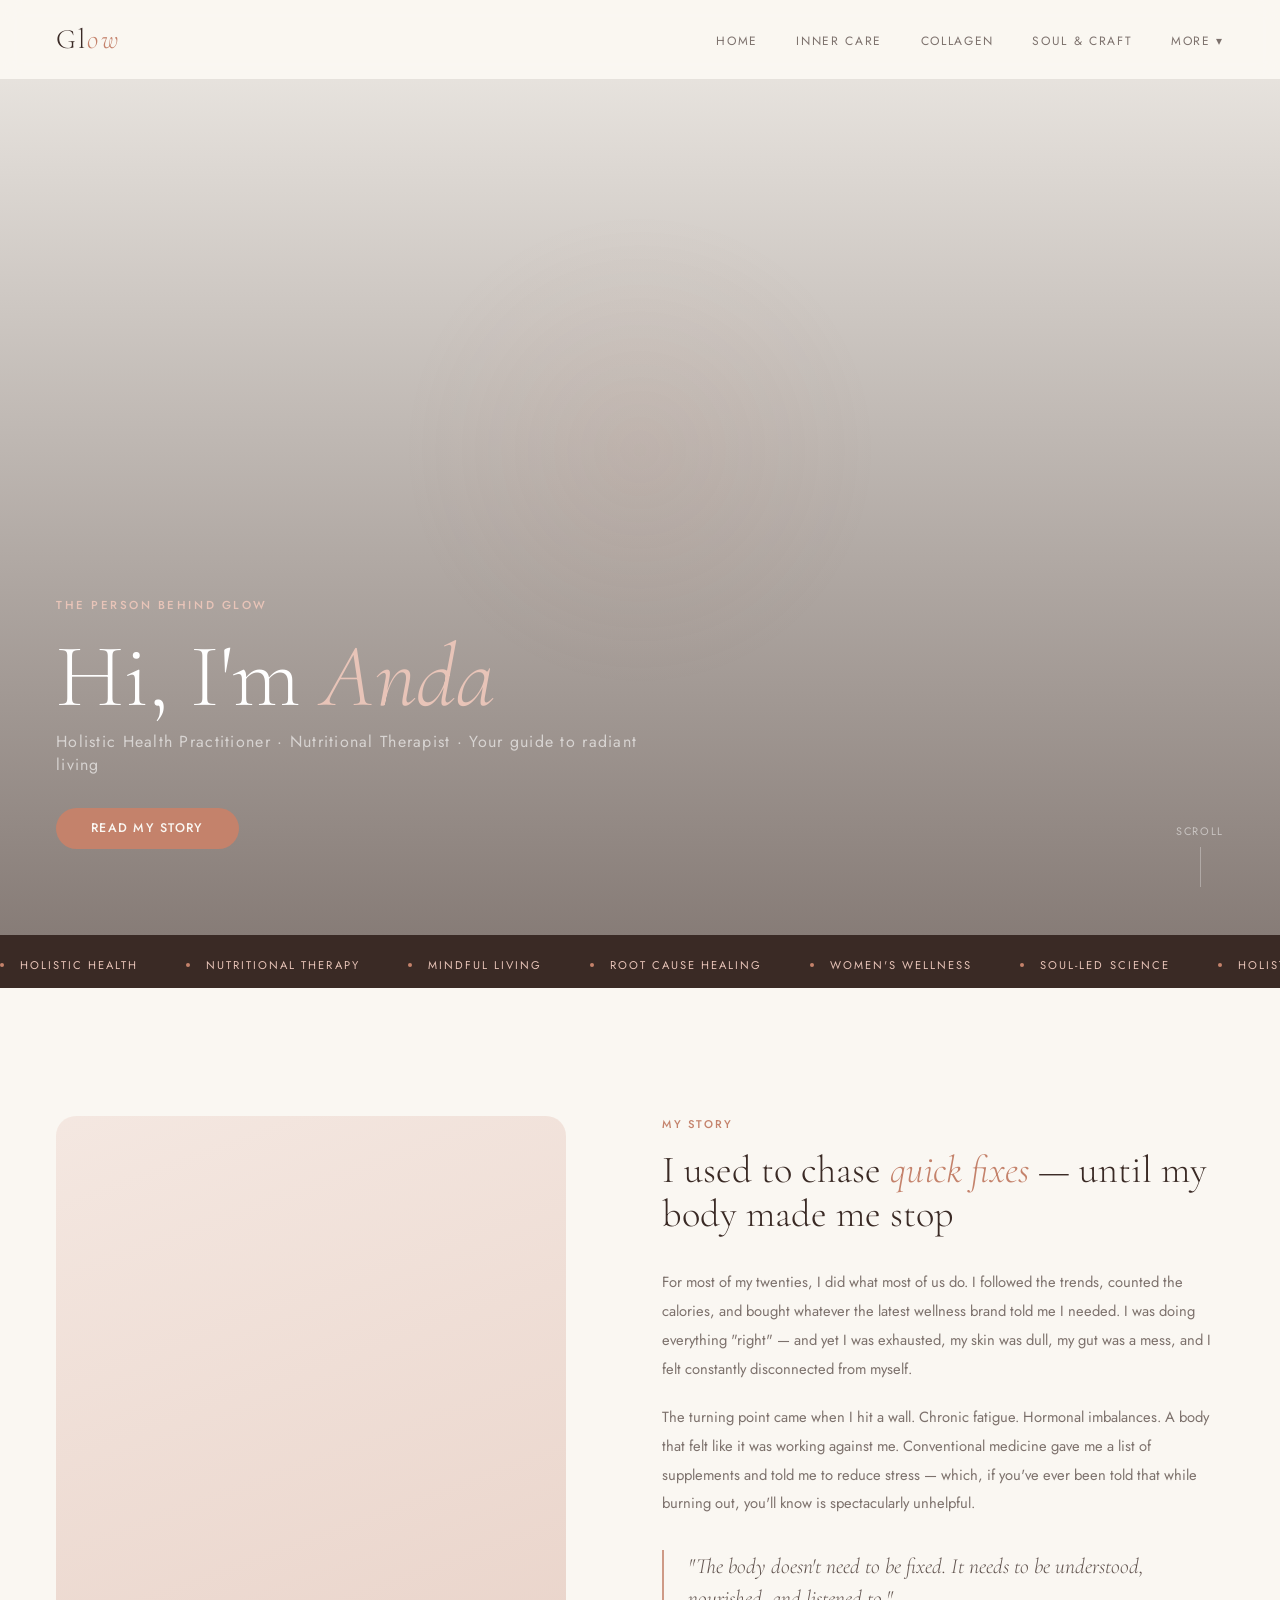
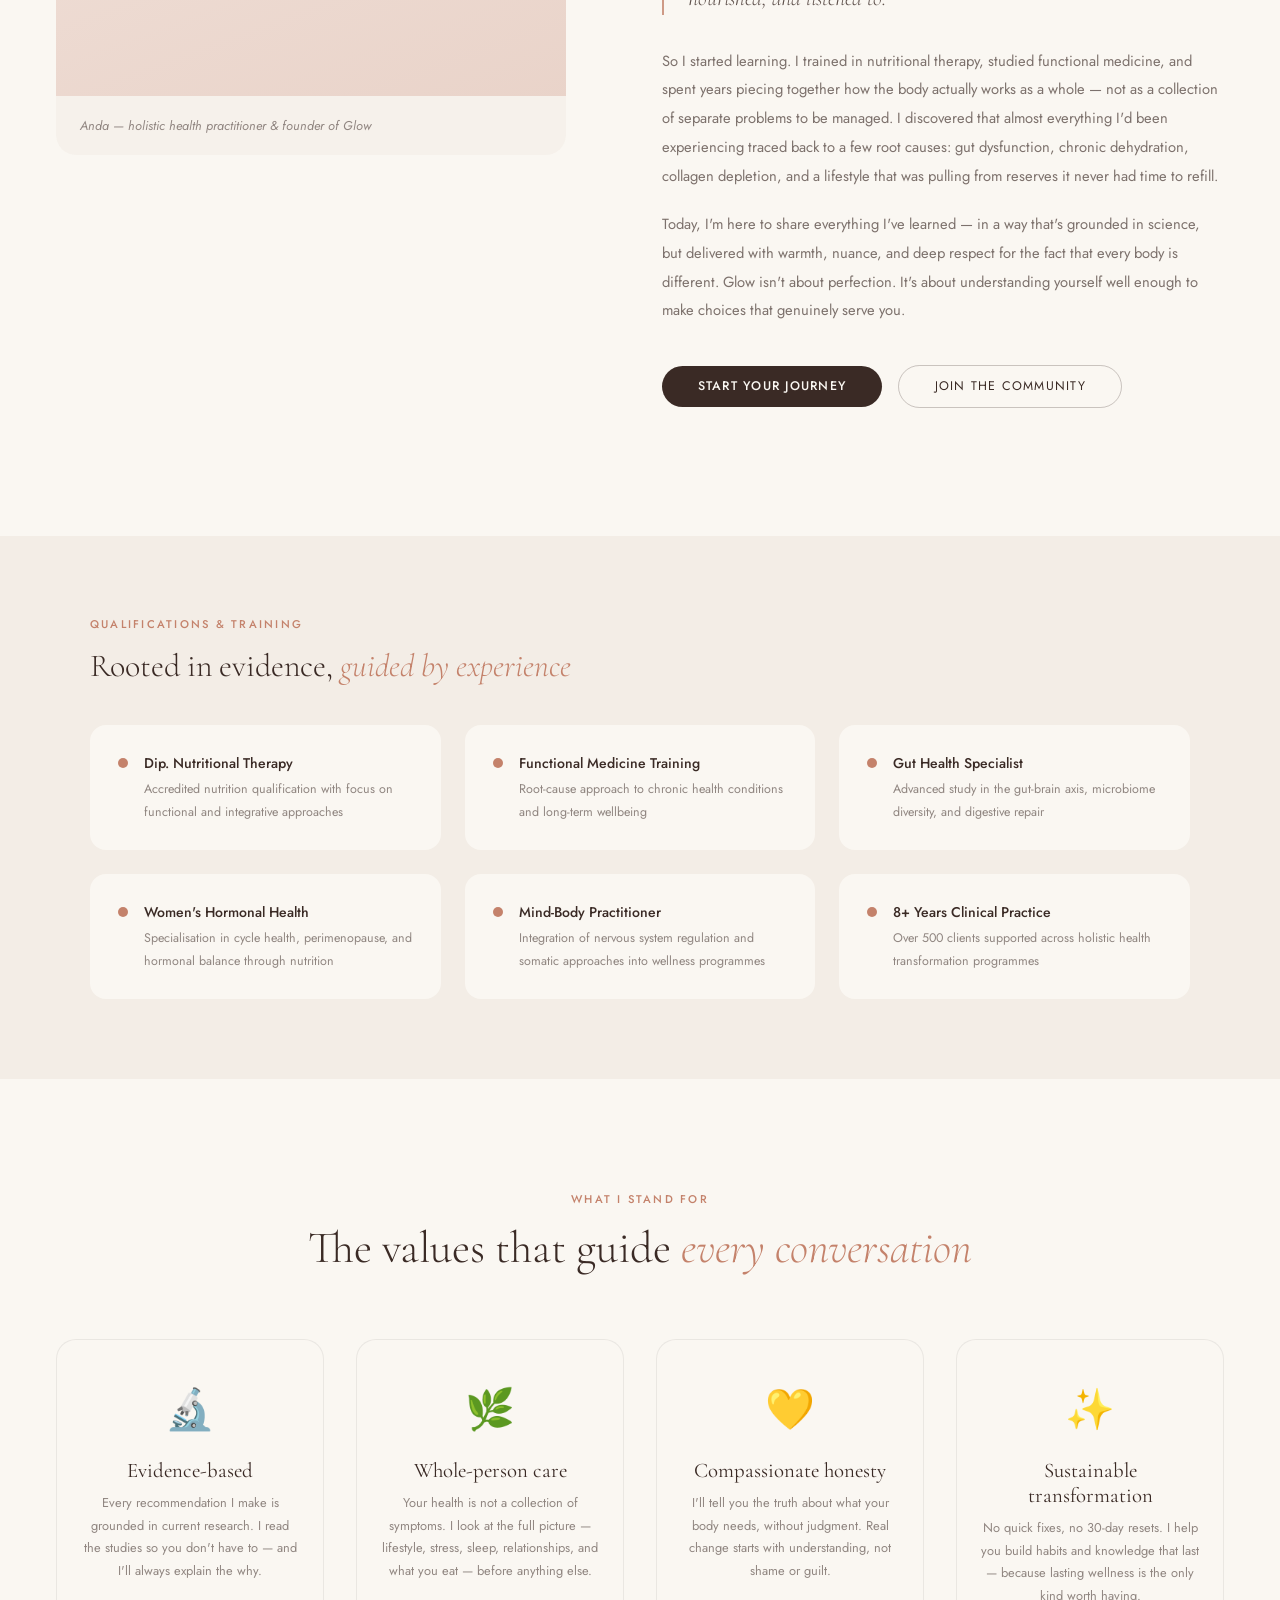
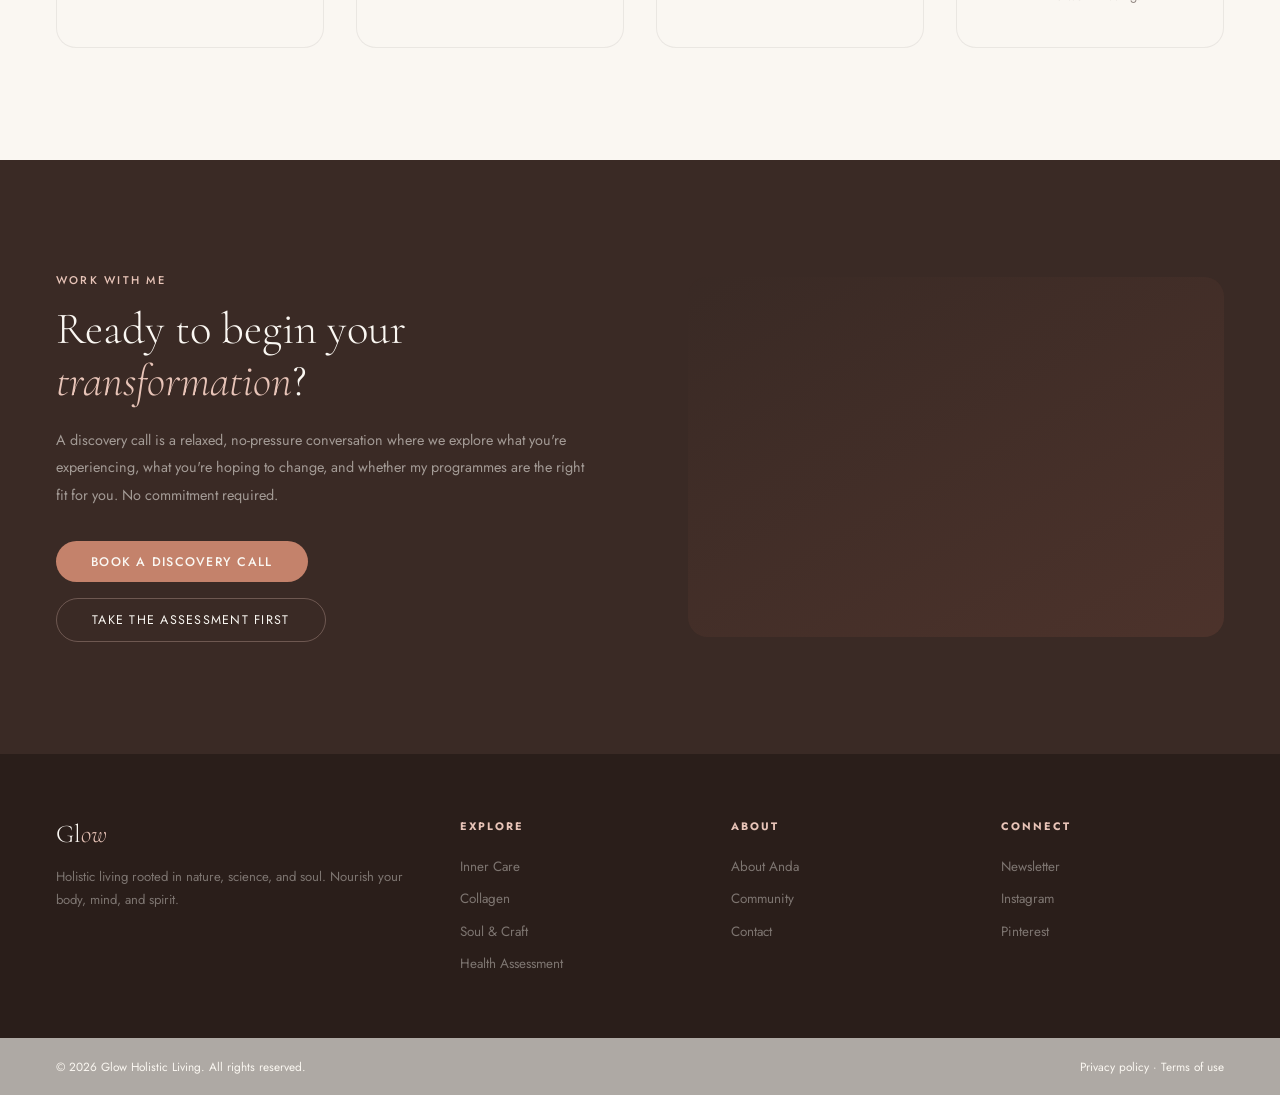
==== about.html @ bde8964c "Initial commit" ====
<!DOCTYPE html>
<html lang="en">
<head>
<meta charset="UTF-8">
<meta name="viewport" content="width=device-width, initial-scale=1.0">
<title>About Anda — Glow Holistic Living</title>
<link rel="stylesheet" href="glow.css">
<style>
/* FULL-WIDTH PHOTO HERO */
.about-hero{position:relative;min-height:95vh;display:flex;align-items:flex-end;overflow:hidden}
.about-hero-bg{position:absolute;inset:0;background:linear-gradient(to bottom,rgba(58,42,37,0.1) 0%,rgba(58,42,37,0.6) 100%),url('https://picsum.photos/seed/andaportrait/1400/900')center 25%/cover no-repeat;z-index:0}
.about-hero-content{position:relative;z-index:2;padding:0 3.5rem 5rem;max-width:700px}
.about-hero-content .eyebrow{color:var(--blush);-webkit-text-fill-color:var(--blush);background:none;animation:none;font-size:0.72rem;letter-spacing:0.22em;text-transform:uppercase;font-weight:500;display:block;margin-bottom:1.2rem}
.about-hero-content h1{font-family:'Cormorant Garamond',serif;font-size:clamp(3.5rem,7vw,6.5rem);font-weight:300;line-height:1;color:white;margin-bottom:0.5rem}
.about-hero-content h1 em{font-style:italic;color:var(--blush)}
.about-hero-content .sub-name{font-size:1rem;color:rgba(255,255,255,0.6);letter-spacing:0.08em;margin-bottom:2rem}
.about-hero-scroll{position:absolute;right:3.5rem;bottom:3rem;display:flex;flex-direction:column;align-items:center;gap:0.5rem;color:rgba(255,255,255,0.5);font-size:0.68rem;letter-spacing:0.15em;text-transform:uppercase;z-index:2}
.scroll-line{width:1px;height:40px;background:rgba(255,255,255,0.3);animation:scroll-pulse 2s ease-in-out infinite}
@keyframes scroll-pulse{0%,100%{opacity:0.3}50%{opacity:0.8}}

/* STORY SECTION */
.story{padding:8rem 3.5rem;display:grid;grid-template-columns:1fr 1.1fr;gap:6rem;align-items:start}
.story-img{position:sticky;top:120px}
.story-img-inner{border-radius:20px;overflow:hidden}
.story-img-photo{min-height:580px;background:linear-gradient(160deg,rgba(232,196,184,.3),rgba(196,130,107,.3)),url('https://picsum.photos/seed/andastory/700/900')center/cover no-repeat}
.story-img-caption{background:var(--light);padding:1.25rem 1.5rem;border-radius:0 0 20px 20px;font-size:0.8rem;opacity:0.55;font-style:italic}
.story-text .tag{margin-bottom:1rem}
.story-text h2{font-family:'Cormorant Garamond',serif;font-size:clamp(2rem,3vw,2.8rem);font-weight:300;line-height:1.15;margin-bottom:2rem}
.story-text h2 em{font-style:italic;color:var(--rose)}
.story-text p{font-size:0.92rem;line-height:1.95;opacity:0.65;margin-bottom:1.25rem}
.story-text blockquote{border-left:2px solid var(--rose);padding-left:1.5rem;margin:2rem 0;font-family:'Cormorant Garamond',serif;font-size:1.35rem;font-style:italic;font-weight:300;line-height:1.5;color:var(--deep);opacity:0.8}

/* CREDENTIALS */
.credentials{background:var(--light);padding:5rem 3.5rem}
.cred-grid{display:grid;grid-template-columns:repeat(3,1fr);gap:1.5rem;margin-top:3rem}
.cred-item{background:var(--cream);border-radius:16px;padding:1.75rem;display:flex;gap:1rem;align-items:flex-start}
.cred-dot{width:10px;height:10px;border-radius:50%;background:var(--rose);flex-shrink:0;margin-top:5px}
.cred-text strong{display:block;font-size:0.88rem;font-weight:500;margin-bottom:0.2rem}
.cred-text span{font-size:0.78rem;opacity:0.55;line-height:1.5}

/* VALUES */
.values{padding:7rem 3.5rem}
.values-grid{display:grid;grid-template-columns:repeat(4,1fr);gap:2rem;margin-top:3.5rem}
.value-card{text-align:center;padding:2.5rem 1.5rem;border-radius:20px;background:var(--cream);border:0.5px solid rgba(58,42,37,0.08);transition:transform 0.25s,box-shadow 0.25s}
.value-card:hover{transform:translateY(-6px);box-shadow:0 16px 40px rgba(58,42,37,0.09)}
.value-icon{font-size:2.5rem;margin-bottom:1.25rem;display:block}
.value-card h3{font-family:'Cormorant Garamond',serif;font-size:1.3rem;font-weight:400;margin-bottom:0.6rem}
.value-card p{font-size:0.8rem;line-height:1.75;opacity:0.55}

/* BOOK CTA */
.about-cta{background:var(--deep);color:var(--cream);padding:7rem 3.5rem;display:grid;grid-template-columns:1fr 1fr;gap:6rem;align-items:center}
.cta-text .tag{color:var(--blush)}
.cta-text h2{font-family:'Cormorant Garamond',serif;font-size:clamp(2.2rem,3.5vw,3.2rem);font-weight:300;line-height:1.15;color:var(--cream);margin-bottom:1.25rem}
.cta-text h2 em{font-style:italic;color:var(--blush)}
.cta-text p{font-size:0.9rem;line-height:1.9;opacity:0.55;margin-bottom:2rem}
.cta-img{border-radius:20px;overflow:hidden}
.cta-img-inner{min-height:360px;background:linear-gradient(150deg,rgba(58,42,37,.4),rgba(106,64,53,.4)),url('https://picsum.photos/seed/andacall/700/600')center/cover no-repeat}

@media(max-width:900px){
  .values-grid{grid-template-columns:repeat(2,1fr)}
  .cred-grid{grid-template-columns:1fr 1fr}
}
@media(max-width:768px){
  .about-hero-content{padding:0 1.5rem 4rem}
  .story{grid-template-columns:1fr;gap:3rem;padding:4rem 1.5rem}
  .story-img{position:static}
  .credentials{padding:4rem 1.5rem}
  .values{padding:4rem 1.5rem}
  .values-grid{grid-template-columns:1fr 1fr}
  .about-cta{grid-template-columns:1fr;gap:3rem;padding:4rem 1.5rem}
  .cta-img{display:none}
  .about-hero-scroll{right:1.5rem}
  .cred-grid{grid-template-columns:1fr}
}
@media(max-width:480px){
  .values-grid{grid-template-columns:1fr}
}
</style>
</head>
<body>

<nav>
  <a href="index.html" class="logo">Gl<em>ow</em></a>
  <button class="nav-toggle" aria-label="Toggle menu"><span></span><span></span><span></span></button>
  <ul>
    <li><a href="index.html">Home</a></li>
    <li><a href="hydration.html">Inner Care</a></li>
    <li><a href="collagen.html">Collagen</a></li>
    <li><a href="blog.html">Soul &amp; Craft</a></li>
    <li class="nav-more">
      <a href="#" class="nav-more-trigger">More &#9662;</a>
      <div class="nav-dropdown">
        <a href="about.html" class="nav-active">About Me</a>
        <a href="community.html">Join the Community</a>
        <a href="assessment.html">Health Assessment</a>
        <a href="contact.html">Contact</a>
      </div>
    </li>
  </ul>
</nav>

<!-- FULL-WIDTH HERO -->
<section class="about-hero">
  <div class="about-hero-bg"></div>
  <div class="about-hero-content">
    <span class="eyebrow reveal">The person behind Glow</span>
    <h1 class="reveal delay-1">Hi, I'm <em>Anda</em></h1>
    <p class="sub-name reveal delay-2">Holistic Health Practitioner · Nutritional Therapist · Your guide to radiant living</p>
    <a href="#story" class="btn-rose reveal delay-3">Read my story</a>
  </div>
  <div class="about-hero-scroll"><span>Scroll</span><div class="scroll-line"></div></div>
</section>

<div class="marquee-strip">
  <div class="marquee-track">
    <span class="marquee-item"><span class="mdot"></span>Holistic health</span>
    <span class="marquee-item"><span class="mdot"></span>Nutritional therapy</span>
    <span class="marquee-item"><span class="mdot"></span>Mindful living</span>
    <span class="marquee-item"><span class="mdot"></span>Root cause healing</span>
    <span class="marquee-item"><span class="mdot"></span>Women's wellness</span>
    <span class="marquee-item"><span class="mdot"></span>Soul-led science</span>
    <span class="marquee-item"><span class="mdot"></span>Holistic health</span>
    <span class="marquee-item"><span class="mdot"></span>Nutritional therapy</span>
    <span class="marquee-item"><span class="mdot"></span>Mindful living</span>
    <span class="marquee-item"><span class="mdot"></span>Root cause healing</span>
    <span class="marquee-item"><span class="mdot"></span>Women's wellness</span>
    <span class="marquee-item"><span class="mdot"></span>Soul-led science</span>
  </div>
</div>

<!-- STORY -->
<section class="story" id="story">
  <div class="story-img reveal-left">
    <div class="story-img-inner">
      <div class="story-img-photo img-shimmer"></div>
      <div class="story-img-caption">Anda — holistic health practitioner &amp; founder of Glow</div>
    </div>
  </div>
  <div class="story-text reveal-right">
    <span class="tag">My story</span>
    <h2>I used to chase <em>quick fixes</em> — until my body made me stop</h2>
    <p>For most of my twenties, I did what most of us do. I followed the trends, counted the calories, and bought whatever the latest wellness brand told me I needed. I was doing everything "right" — and yet I was exhausted, my skin was dull, my gut was a mess, and I felt constantly disconnected from myself.</p>
    <p>The turning point came when I hit a wall. Chronic fatigue. Hormonal imbalances. A body that felt like it was working against me. Conventional medicine gave me a list of supplements and told me to reduce stress — which, if you've ever been told that while burning out, you'll know is spectacularly unhelpful.</p>
    <blockquote>"The body doesn't need to be fixed. It needs to be understood, nourished, and listened to."</blockquote>
    <p>So I started learning. I trained in nutritional therapy, studied functional medicine, and spent years piecing together how the body actually works as a whole — not as a collection of separate problems to be managed. I discovered that almost everything I'd been experiencing traced back to a few root causes: gut dysfunction, chronic dehydration, collagen depletion, and a lifestyle that was pulling from reserves it never had time to refill.</p>
    <p>Today, I'm here to share everything I've learned — in a way that's grounded in science, but delivered with warmth, nuance, and deep respect for the fact that every body is different. Glow isn't about perfection. It's about understanding yourself well enough to make choices that genuinely serve you.</p>
    <div class="btn-group" style="margin-top:2.5rem">
      <a href="assessment.html" class="btn-primary">Start your journey</a>
      <a href="community.html" class="btn-outline">Join the community</a>
    </div>
  </div>
</section>

<!-- CREDENTIALS -->
<section class="credentials">
  <div style="max-width:1100px;margin:0 auto">
    <div class="section-header" style="text-align:left;margin-bottom:0">
      <span class="tag reveal">Qualifications &amp; training</span>
      <h2 class="reveal delay-1" style="font-family:'Cormorant Garamond',serif;font-size:clamp(1.8rem,2.5vw,2.4rem);font-weight:300;line-height:1.15">Rooted in evidence, <em style="font-style:italic;color:var(--rose)">guided by experience</em></h2>
    </div>
    <div class="cred-grid" style="margin-top:2.5rem">
      <div class="cred-item reveal delay-1"><div class="cred-dot"></div><div class="cred-text"><strong>Dip. Nutritional Therapy</strong><span>Accredited nutrition qualification with focus on functional and integrative approaches</span></div></div>
      <div class="cred-item reveal delay-2"><div class="cred-dot"></div><div class="cred-text"><strong>Functional Medicine Training</strong><span>Root-cause approach to chronic health conditions and long-term wellbeing</span></div></div>
      <div class="cred-item reveal delay-3"><div class="cred-dot"></div><div class="cred-text"><strong>Gut Health Specialist</strong><span>Advanced study in the gut-brain axis, microbiome diversity, and digestive repair</span></div></div>
      <div class="cred-item reveal delay-1"><div class="cred-dot"></div><div class="cred-text"><strong>Women's Hormonal Health</strong><span>Specialisation in cycle health, perimenopause, and hormonal balance through nutrition</span></div></div>
      <div class="cred-item reveal delay-2"><div class="cred-dot"></div><div class="cred-text"><strong>Mind-Body Practitioner</strong><span>Integration of nervous system regulation and somatic approaches into wellness programmes</span></div></div>
      <div class="cred-item reveal delay-3"><div class="cred-dot"></div><div class="cred-text"><strong>8+ Years Clinical Practice</strong><span>Over 500 clients supported across holistic health transformation programmes</span></div></div>
    </div>
  </div>
</section>

<!-- VALUES -->
<section class="values">
  <div class="section-header">
    <span class="tag reveal">What I stand for</span>
    <h2 class="reveal delay-1">The values that guide <em>every conversation</em></h2>
  </div>
  <div class="values-grid">
    <div class="value-card reveal delay-1">
      <span class="value-icon">🔬</span>
      <h3>Evidence-based</h3>
      <p>Every recommendation I make is grounded in current research. I read the studies so you don't have to — and I'll always explain the why.</p>
    </div>
    <div class="value-card reveal delay-2">
      <span class="value-icon">🌿</span>
      <h3>Whole-person care</h3>
      <p>Your health is not a collection of symptoms. I look at the full picture — lifestyle, stress, sleep, relationships, and what you eat — before anything else.</p>
    </div>
    <div class="value-card reveal delay-3">
      <span class="value-icon">💛</span>
      <h3>Compassionate honesty</h3>
      <p>I'll tell you the truth about what your body needs, without judgment. Real change starts with understanding, not shame or guilt.</p>
    </div>
    <div class="value-card reveal delay-4">
      <span class="value-icon">✨</span>
      <h3>Sustainable transformation</h3>
      <p>No quick fixes, no 30-day resets. I help you build habits and knowledge that last — because lasting wellness is the only kind worth having.</p>
    </div>
  </div>
</section>

<!-- BOOK A CALL CTA -->
<section class="about-cta">
  <div class="cta-text reveal-left">
    <span class="tag">Work with me</span>
    <h2>Ready to begin your <em>transformation</em>?</h2>
    <p>A discovery call is a relaxed, no-pressure conversation where we explore what you're experiencing, what you're hoping to change, and whether my programmes are the right fit for you. No commitment required.</p>
    <div class="btn-group">
      <a href="community.html" class="btn-rose">Book a discovery call</a>
      <a href="assessment.html" class="btn-outline" style="border-color:rgba(232,196,184,0.3);color:var(--cream)">Take the assessment first</a>
    </div>
  </div>
  <div class="cta-img reveal-right">
    <div class="cta-img-inner img-shimmer"></div>
  </div>
</section>

<footer>
  <div>
    <a href="index.html" class="f-logo">Gl<em>ow</em></a>
    <p class="f-desc">Holistic living rooted in nature, science, and soul. Nourish your body, mind, and spirit.</p>
  </div>
  <div class="f-col">
    <h4>Explore</h4>
    <ul>
      <li><a href="hydration.html">Inner Care</a></li>
      <li><a href="collagen.html">Collagen</a></li>
      <li><a href="blog.html">Soul &amp; Craft</a></li>
      <li><a href="assessment.html">Health Assessment</a></li>
    </ul>
  </div>
  <div class="f-col">
    <h4>About</h4>
    <ul>
      <li><a href="about.html">About Anda</a></li>
      <li><a href="community.html">Community</a></li>
      <li><a href="contact.html">Contact</a></li>
    </ul>
  </div>
  <div class="f-col">
    <h4>Connect</h4>
    <ul>
      <li><a href="#">Newsletter</a></li>
      <li><a href="#">Instagram</a></li>
      <li><a href="#">Pinterest</a></li>
    </ul>
  </div>
</footer>
<div class="f-bottom">
  <span>© 2026 Glow Holistic Living. All rights reserved.</span>
  <span>Privacy policy · Terms of use</span>
</div>

<script src="glow.js"></script>
</body>
</html>
---- glow.css ----
/* ─────────────────────────────────────────────────────────────
   glow.css — Shared styles · Glow Holistic Living
───────────────────────────────────────────────────────────── */
@import url('https://fonts.googleapis.com/css2?family=Cormorant+Garamond:ital,wght@0,300;0,400;1,300;1,400&family=Jost:wght@300;400;500&display=swap');

*,*::before,*::after{box-sizing:border-box;margin:0;padding:0}
:root{
  --cream:#FAF7F2;--blush:#E8C4B8;--rose:#C4826B;--deep:#3A2A25;
  --sage:#8A9E8C;--gold:#C9A96E;--light:#F3EDE6;--sage-light:#EBF0EB;
}
html{scroll-behavior:smooth}
body{font-family:'Jost',sans-serif;background:var(--cream);color:var(--deep);overflow-x:hidden}

/* ── SCROLL REVEAL ── */
.reveal{opacity:0;transform:translateY(48px);transition:opacity 0.8s ease,transform 0.8s ease}
.reveal.visible{opacity:1;transform:translateY(0)}
.reveal-left{opacity:0;transform:translateX(-48px);transition:opacity 0.9s ease,transform 0.9s ease}
.reveal-left.visible{opacity:1;transform:translateX(0)}
.reveal-right{opacity:0;transform:translateX(48px);transition:opacity 0.9s ease,transform 0.9s ease}
.reveal-right.visible{opacity:1;transform:translateX(0)}
.reveal-scale{opacity:0;transform:scale(0.92);transition:opacity 0.9s ease,transform 0.9s ease}
.reveal-scale.visible{opacity:1;transform:scale(1)}
.delay-1{transition-delay:0.12s}.delay-2{transition-delay:0.24s}.delay-3{transition-delay:0.36s}.delay-4{transition-delay:0.48s}

/* ── NAV ── */
nav{
  display:flex;justify-content:space-between;align-items:center;
  padding:1.4rem 3.5rem;background:rgba(250,247,242,0.93);
  position:sticky;top:0;z-index:200;
  border-bottom:0.5px solid rgba(58,42,37,0.1);
  backdrop-filter:blur(10px);
  transition:padding 0.35s ease,box-shadow 0.35s ease;
}
nav.scrolled{padding-top:0.8rem;padding-bottom:0.8rem;box-shadow:0 4px 24px rgba(58,42,37,0.09)}
.logo{font-family:'Cormorant Garamond',serif;font-size:1.75rem;font-weight:300;letter-spacing:0.08em;text-decoration:none;color:var(--deep)}
.logo em{font-style:italic;color:var(--rose)}
nav ul{list-style:none;display:flex;gap:2.4rem;align-items:center}
nav ul a{text-decoration:none;font-size:0.75rem;font-weight:400;letter-spacing:0.14em;text-transform:uppercase;color:var(--deep);opacity:0.65;transition:opacity 0.2s;position:relative}
nav ul a::after{content:'';position:absolute;bottom:-3px;left:0;right:0;height:1px;background:var(--rose);transform:scaleX(0);transform-origin:right;transition:transform 0.3s ease}
nav ul a:hover{opacity:1}
nav ul a:hover::after,nav ul a.nav-active::after{transform:scaleX(1);transform-origin:left}
nav ul a.nav-active{opacity:1}

/* MORE DROPDOWN */
.nav-more{position:relative}
.nav-more-trigger{cursor:pointer;user-select:none}
.nav-dropdown{
  display:none;position:absolute;top:calc(100% + 14px);right:0;
  background:rgba(250,247,242,0.98);backdrop-filter:blur(10px);
  border:0.5px solid rgba(58,42,37,0.1);border-radius:14px;
  padding:0.5rem 0;min-width:195px;
  box-shadow:0 12px 40px rgba(58,42,37,0.13);
  flex-direction:column;
}
.nav-more.open .nav-dropdown{display:flex}
.nav-dropdown a{padding:0.7rem 1.3rem;font-size:0.73rem;font-weight:400;letter-spacing:0.12em;text-transform:uppercase;color:var(--deep);opacity:0.65;transition:opacity 0.2s,background 0.2s;text-decoration:none}
.nav-dropdown a::after{display:none!important}
.nav-dropdown a:hover{opacity:1;background:rgba(196,130,107,0.07)}

/* HAMBURGER */
.nav-toggle{display:none;flex-direction:column;gap:5px;background:none;border:none;cursor:pointer;padding:6px;z-index:10}
.nav-toggle span{display:block;width:22px;height:1.5px;background:var(--deep);transition:transform 0.3s,opacity 0.3s}

/* ── BUTTONS ── */
.btn-primary{background:var(--deep);color:var(--cream);padding:0.9rem 2.2rem;border-radius:2rem;font-size:0.78rem;font-weight:500;letter-spacing:0.1em;text-transform:uppercase;cursor:pointer;border:none;font-family:'Jost',sans-serif;transition:background 0.25s,transform 0.2s;position:relative;overflow:hidden;display:inline-block;text-decoration:none;line-height:1}
.btn-primary:hover{background:var(--rose);transform:translateY(-2px)}
.btn-outline{background:transparent;color:var(--deep);padding:0.9rem 2.2rem;border-radius:2rem;font-size:0.78rem;font-weight:400;letter-spacing:0.1em;text-transform:uppercase;cursor:pointer;border:1px solid rgba(58,42,37,0.25);font-family:'Jost',sans-serif;transition:border-color 0.25s,color 0.25s,transform 0.2s;position:relative;overflow:hidden;display:inline-block;text-decoration:none;line-height:1}
.btn-outline:hover{border-color:var(--rose);color:var(--rose);transform:translateY(-2px)}
.btn-rose{background:var(--rose);color:var(--cream);padding:0.9rem 2.2rem;border-radius:2rem;font-size:0.78rem;font-weight:500;letter-spacing:0.1em;text-transform:uppercase;cursor:pointer;border:none;font-family:'Jost',sans-serif;transition:background 0.25s,transform 0.2s;position:relative;overflow:hidden;display:inline-block;text-decoration:none;line-height:1}
.btn-rose:hover{background:var(--blush);color:var(--deep);transform:translateY(-2px)}
.btn-group{display:flex;gap:1rem;flex-wrap:wrap;align-items:center}
.ripple{position:absolute;border-radius:50%;background:rgba(255,255,255,0.28);transform:scale(0);animation:ripple-anim 0.55s linear;pointer-events:none}
@keyframes ripple-anim{to{transform:scale(4);opacity:0}}

/* ── PAGE HERO ── */
.page-hero{padding:5.5rem 3.5rem 4.5rem;text-align:center;position:relative;overflow:hidden}
.page-hero .eyebrow{font-size:0.7rem;letter-spacing:0.22em;text-transform:uppercase;font-weight:500;display:block;margin-bottom:1.2rem;background:linear-gradient(90deg,var(--rose),var(--gold),var(--rose));background-size:200% auto;-webkit-background-clip:text;-webkit-text-fill-color:transparent;background-clip:text;animation:gradient-text 4s linear infinite}
@keyframes gradient-text{0%{background-position:0% center}100%{background-position:200% center}}
.page-hero h1{font-family:'Cormorant Garamond',serif;font-size:clamp(3rem,6vw,5.5rem);font-weight:300;line-height:1.05;margin-bottom:1.25rem}
.page-hero h1 em{font-style:italic;color:var(--rose)}
.page-hero .sub{font-size:0.95rem;line-height:1.85;opacity:0.6;max-width:540px;margin:0 auto 2.5rem}
.page-hero>*{position:relative;z-index:1}

/* ── BLOBS ── */
.blob{position:absolute;border-radius:50%;filter:blur(60px);pointer-events:none;z-index:0}
.blob-1{width:350px;height:350px;background:rgba(196,130,107,0.14);top:-100px;right:10%;animation:float1 8s ease-in-out infinite}
.blob-2{width:250px;height:250px;background:rgba(138,158,140,0.12);bottom:-60px;left:8%;animation:float2 10s ease-in-out infinite}
@keyframes float1{0%,100%{transform:translateY(0) scale(1)}50%{transform:translateY(-28px) scale(1.04)}}
@keyframes float2{0%,100%{transform:translateY(0) scale(1)}50%{transform:translateY(20px) scale(0.97)}}

/* ── MARQUEE ── */
.marquee-strip{background:var(--deep);padding:0.95rem 0;overflow:hidden;white-space:nowrap}
.marquee-track{display:inline-flex;gap:3rem;animation:marquee 22s linear infinite}
@keyframes marquee{from{transform:translateX(0)}to{transform:translateX(-50%)}}
.marquee-item{font-size:0.7rem;font-weight:400;letter-spacing:0.18em;text-transform:uppercase;color:var(--blush);display:flex;align-items:center;gap:1rem}
.mdot{width:4px;height:4px;border-radius:50%;background:var(--rose);flex-shrink:0}

/* ── SECTION UTILITIES ── */
.tag{font-size:0.7rem;letter-spacing:0.2em;text-transform:uppercase;color:var(--rose);font-weight:500;display:block;margin-bottom:1rem}
.section-header{text-align:center;margin-bottom:4rem}
.section-header h2{font-family:'Cormorant Garamond',serif;font-size:clamp(2.2rem,3.5vw,3.2rem);font-weight:300;line-height:1.15}
.section-header h2 em{font-style:italic;color:var(--rose)}
.section-header p{font-size:0.92rem;line-height:1.85;opacity:0.6;max-width:520px;margin:1rem auto 0}

/* ── FOOTER ── */
footer{background:#2A1E1A;color:var(--cream);padding:4rem 3.5rem;display:grid;grid-template-columns:1.6fr 1fr 1fr 1fr;gap:3rem}
.f-logo{font-family:'Cormorant Garamond',serif;font-size:1.6rem;font-weight:300;color:var(--cream);margin-bottom:1rem;display:block;text-decoration:none}
.f-logo em{font-style:italic;color:var(--blush)}
.f-desc{font-size:0.82rem;line-height:1.8;opacity:0.4}
.f-col h4{font-size:0.68rem;letter-spacing:0.18em;text-transform:uppercase;margin-bottom:1.25rem;color:var(--blush)}
.f-col ul{list-style:none;display:flex;flex-direction:column;gap:0.6rem}
.f-col ul a{text-decoration:none;font-size:0.84rem;color:var(--cream);opacity:0.4;transition:opacity 0.2s}
.f-col ul a:hover{opacity:0.9}
.f-bottom{background:#221814;padding:1.25rem 3.5rem;display:flex;justify-content:space-between;font-size:0.74rem;opacity:0.35;color:var(--cream)}

/* ── CURSOR GLOW ── */
.cursor-glow{position:fixed;width:480px;height:480px;background:radial-gradient(circle,rgba(196,130,107,0.07) 0%,transparent 70%);border-radius:50%;pointer-events:none;transform:translate(-50%,-50%);z-index:9999}

/* ── SHARED FORM ELEMENTS ── */
.form-group{display:flex;flex-direction:column;gap:0.45rem;margin-bottom:1.25rem}
.form-group label{font-size:0.72rem;letter-spacing:0.1em;text-transform:uppercase;opacity:0.5;font-weight:500}
.form-control{background:var(--cream);border:1px solid rgba(58,42,37,0.14);color:var(--deep);font-family:'Jost',sans-serif;font-size:0.88rem;padding:0.85rem 1.1rem;border-radius:12px;outline:none;transition:border-color 0.25s,box-shadow 0.25s;width:100%}
.form-control:focus{border-color:var(--rose);box-shadow:0 0 0 3px rgba(196,130,107,0.1)}
.form-control::placeholder{opacity:0.35}
textarea.form-control{resize:vertical;min-height:120px}
.form-row{display:grid;grid-template-columns:1fr 1fr;gap:1.25rem}
.submit-btn{width:100%;background:var(--deep);color:var(--cream);border:none;font-family:'Jost',sans-serif;font-size:0.82rem;font-weight:500;letter-spacing:0.12em;text-transform:uppercase;padding:1.05rem;border-radius:2rem;cursor:pointer;transition:background 0.25s,transform 0.2s;position:relative;overflow:hidden}
.submit-btn:hover{background:var(--rose);transform:translateY(-2px)}

/* ── SHIMMER SWEEP (shared image effect) ── */
.img-shimmer{position:relative;overflow:hidden}
.img-shimmer::after{content:'';position:absolute;top:0;left:-80%;width:50%;height:100%;background:linear-gradient(90deg,transparent,rgba(255,255,255,0.13),transparent);transform:skewX(-15deg);animation:shimmer-sweep 5s ease-in-out infinite;pointer-events:none}
@keyframes shimmer-sweep{0%{left:-80%}55%,100%{left:160%}}

/* ── MOBILE RESPONSIVE ── */
@media(max-width:900px){
  nav{padding:1.2rem 2rem}
  nav ul{gap:1.8rem}
  footer{grid-template-columns:1fr 1fr;gap:2rem;padding:3rem 2rem}
}
@media(max-width:768px){
  nav{padding:1rem 1.5rem}
  nav ul{
    display:none;flex-direction:column;gap:0;
    position:absolute;top:100%;left:0;right:0;
    background:rgba(250,247,242,0.98);backdrop-filter:blur(12px);
    border-bottom:0.5px solid rgba(58,42,37,0.1);
    padding:0.5rem 0;align-items:stretch;
  }
  nav ul.mobile-open{display:flex}
  nav ul li{border-top:0.5px solid rgba(58,42,37,0.06)}
  nav ul a{padding:0.85rem 1.5rem;display:block;opacity:0.75;font-size:0.8rem}
  .nav-toggle{display:flex}
  .nav-more .nav-dropdown{position:static;border:none;box-shadow:none;background:rgba(58,42,37,0.04);border-radius:0;padding:0;display:none}
  .nav-more.open .nav-dropdown{display:flex}
  .nav-dropdown a{padding:0.75rem 2.5rem}
  .page-hero{padding:4rem 1.5rem 3rem}
  .f-bottom{padding:1rem 1.5rem;flex-direction:column;gap:0.5rem;text-align:center}
  .form-row{grid-template-columns:1fr}
}
@media(max-width:480px){
  footer{grid-template-columns:1fr;padding:2.5rem 1.2rem}
  .f-bottom{padding:1rem 1.2rem}
  .btn-group{flex-direction:column}
  nav{padding:0.9rem 1.2rem}
}
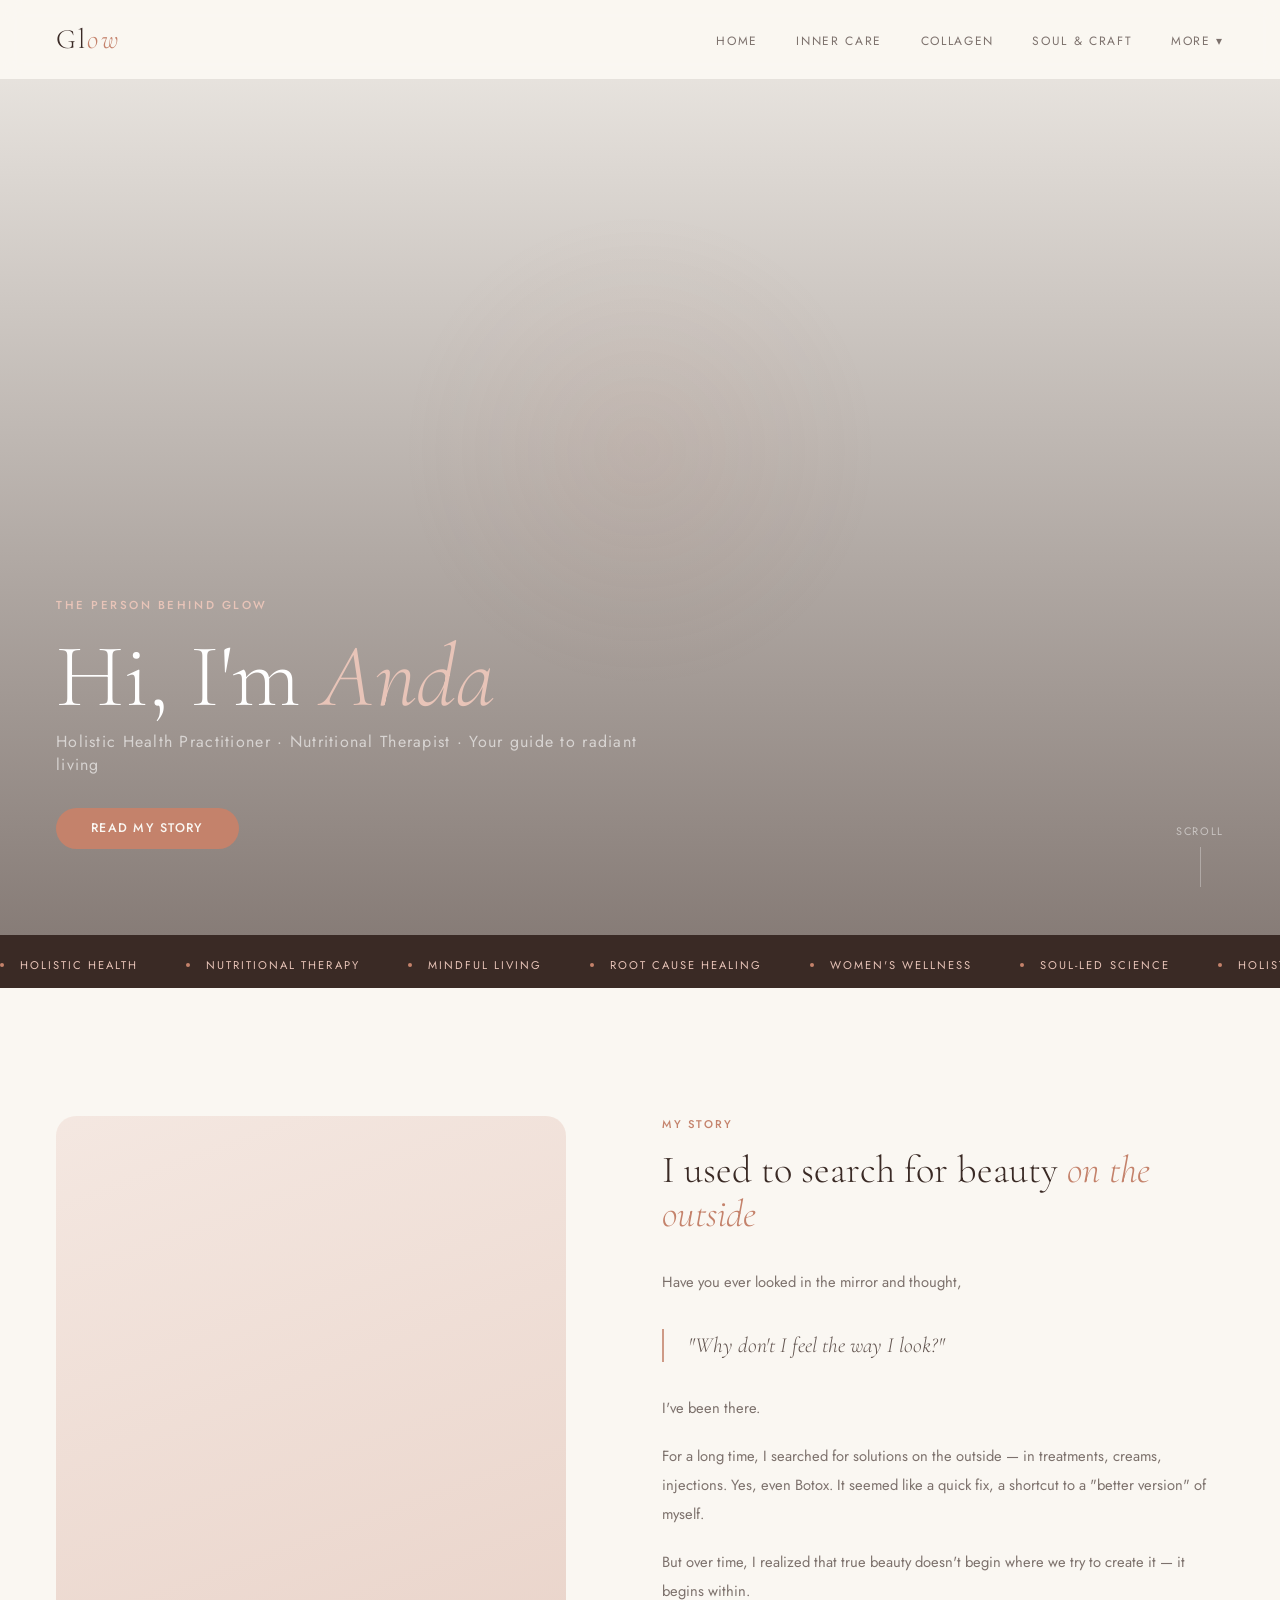
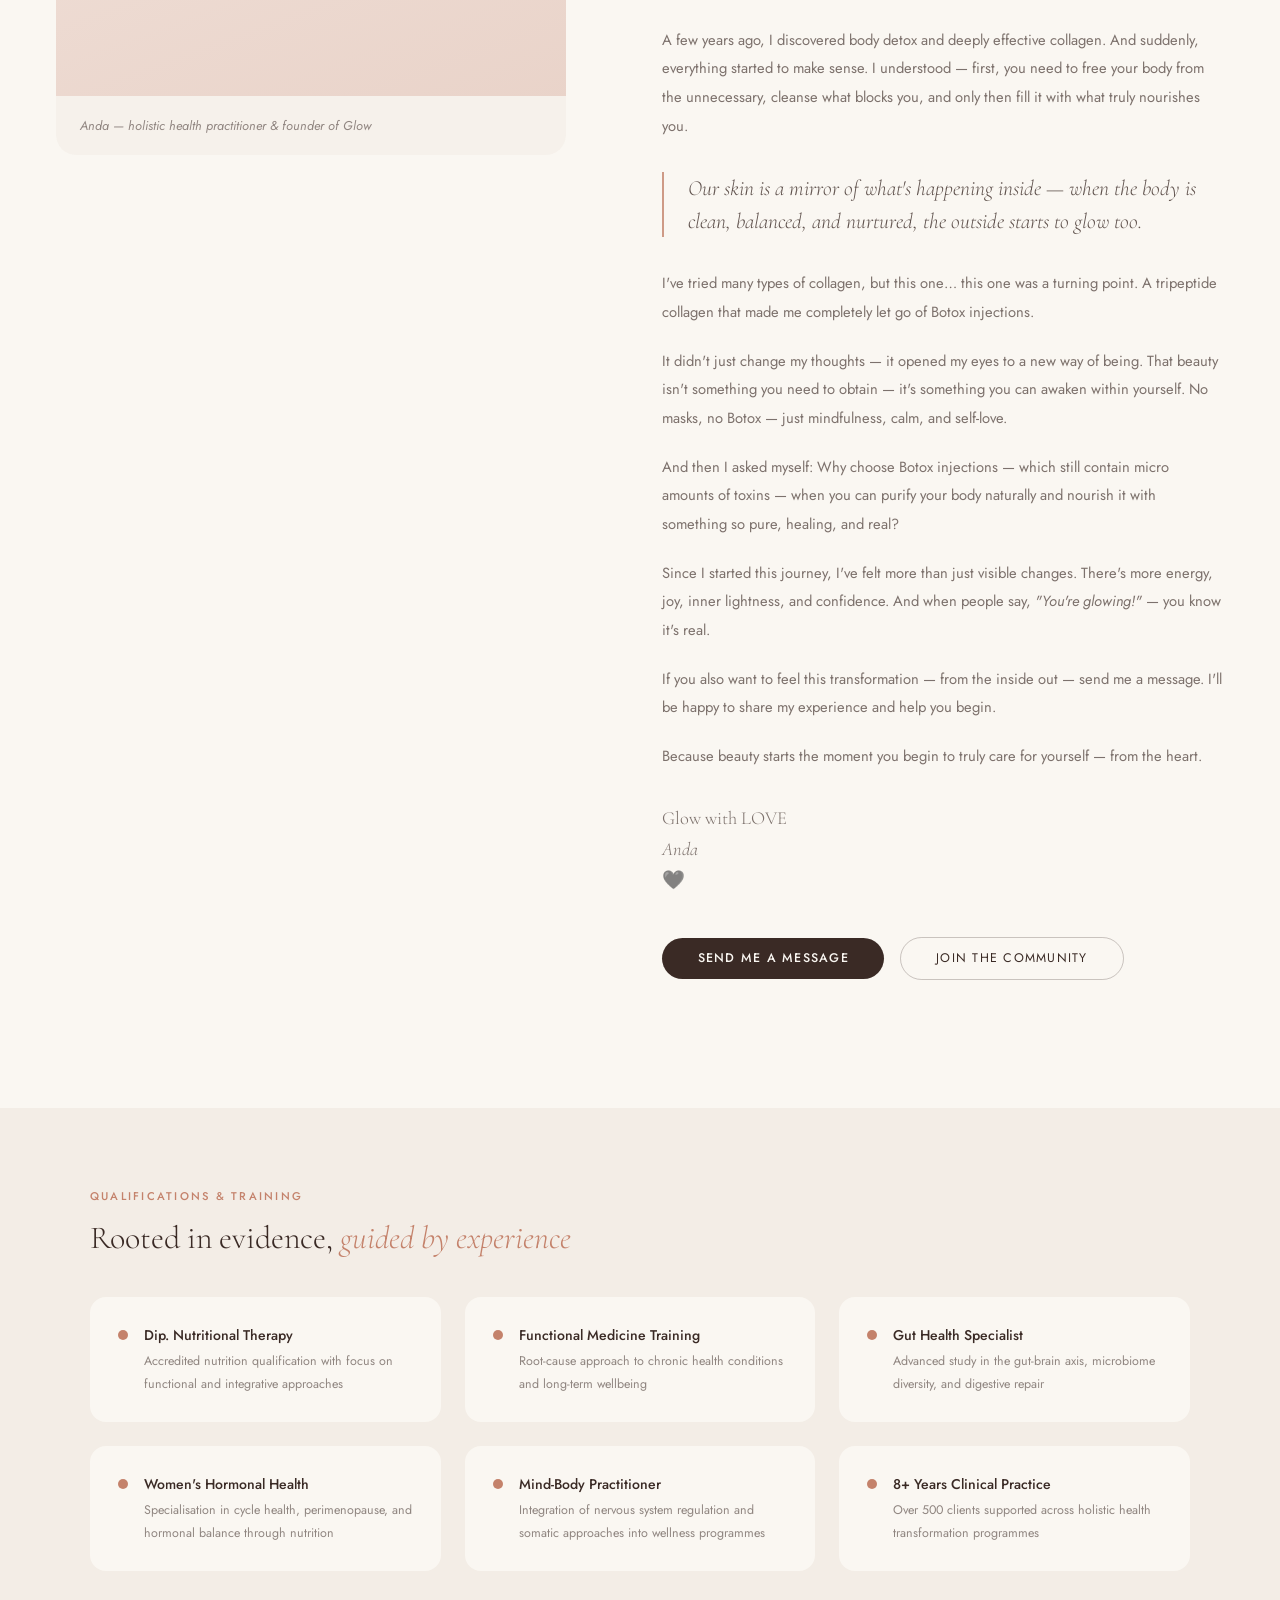
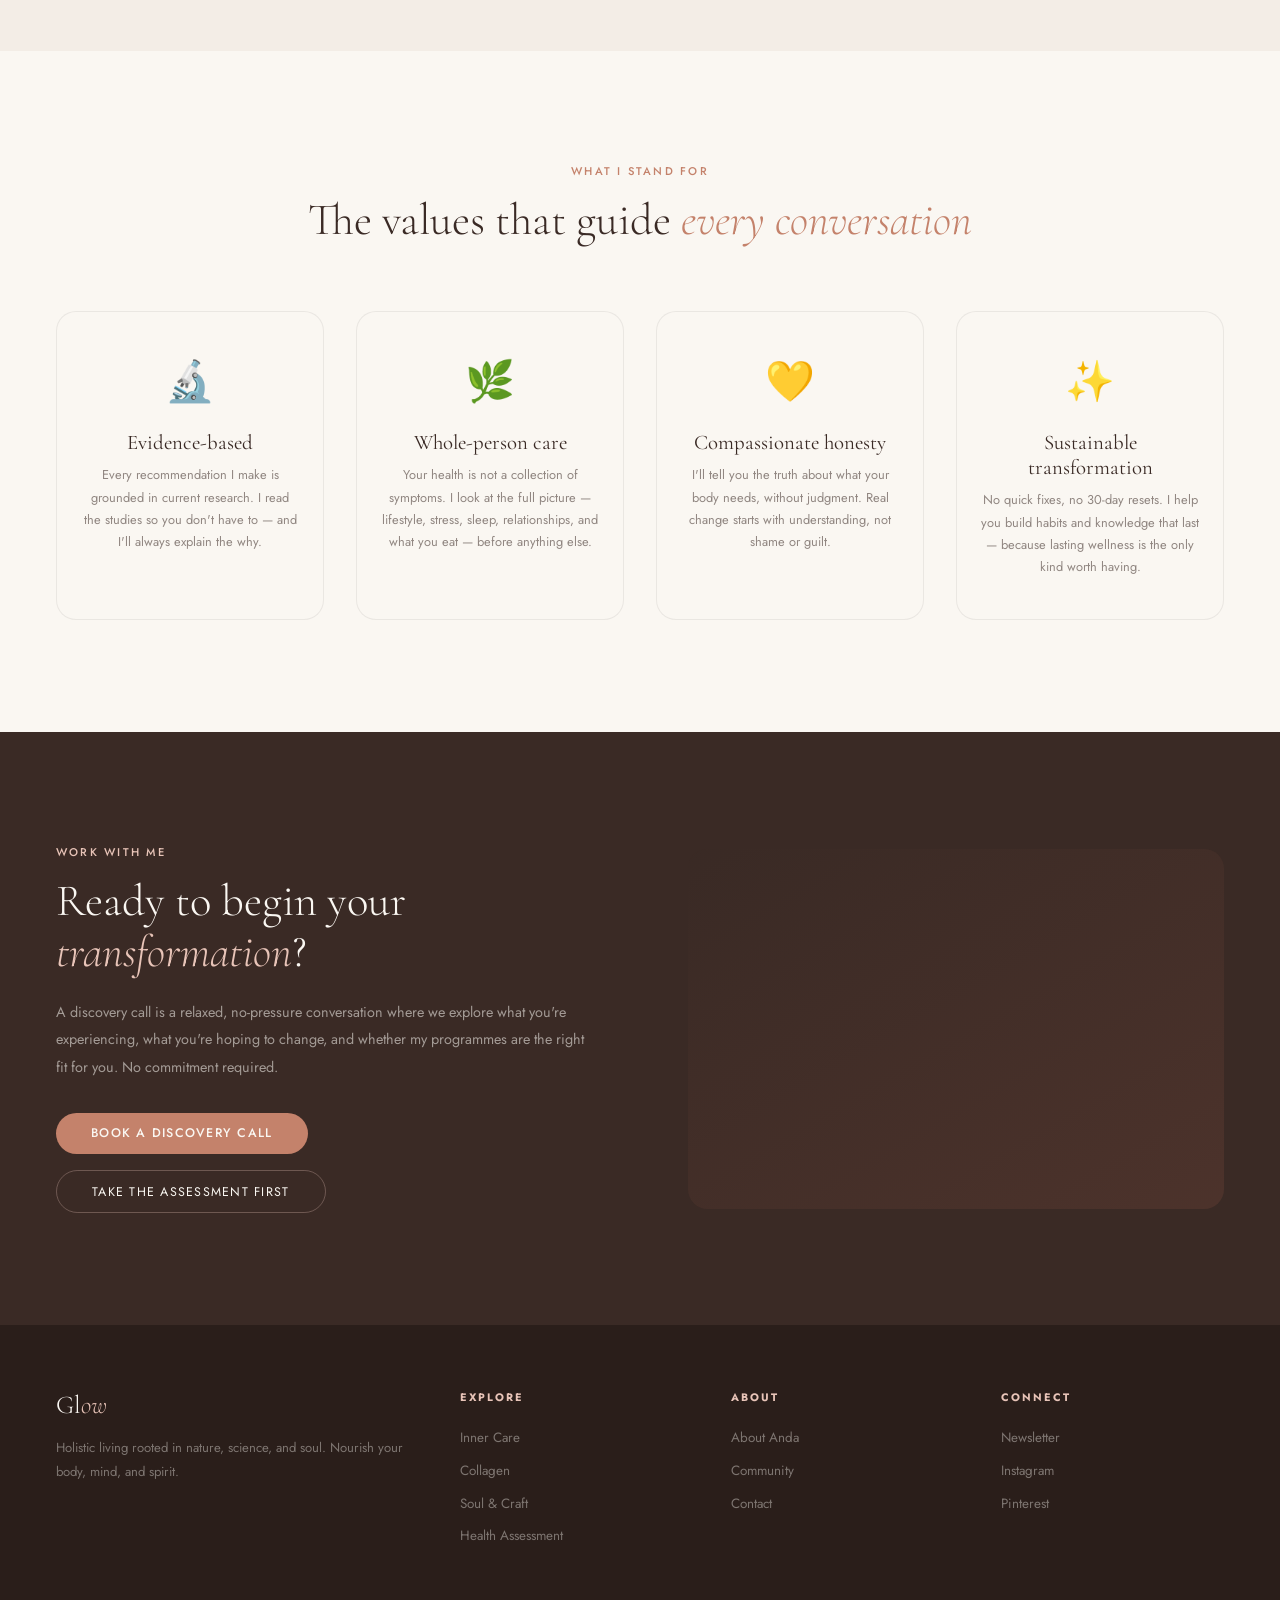
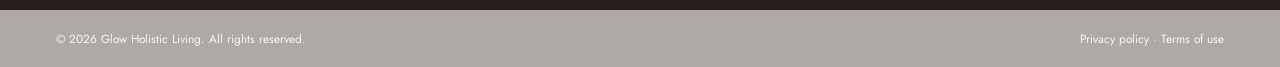
==== commit 8dc64b9d: "About me page" ====
--- a/about.html
+++ b/about.html
@@ -73,7 +73,13 @@
   .cred-grid{grid-template-columns:1fr}
 }
 @media(max-width:480px){
+  .about-hero{min-height:75vh}
+  .about-hero-content{padding:0 1.2rem 3rem}
+  .story{padding:3rem 1.2rem}
+  .credentials{padding:3rem 1.2rem}
+  .values{padding:3rem 1.2rem}
   .values-grid{grid-template-columns:1fr}
+  .about-cta{padding:3rem 1.2rem}
 }
 </style>
 </head>
@@ -138,14 +144,23 @@
   </div>
   <div class="story-text reveal-right">
     <span class="tag">My story</span>
-    <h2>I used to chase <em>quick fixes</em> — until my body made me stop</h2>
-    <p>For most of my twenties, I did what most of us do. I followed the trends, counted the calories, and bought whatever the latest wellness brand told me I needed. I was doing everything "right" — and yet I was exhausted, my skin was dull, my gut was a mess, and I felt constantly disconnected from myself.</p>
-    <p>The turning point came when I hit a wall. Chronic fatigue. Hormonal imbalances. A body that felt like it was working against me. Conventional medicine gave me a list of supplements and told me to reduce stress — which, if you've ever been told that while burning out, you'll know is spectacularly unhelpful.</p>
-    <blockquote>"The body doesn't need to be fixed. It needs to be understood, nourished, and listened to."</blockquote>
-    <p>So I started learning. I trained in nutritional therapy, studied functional medicine, and spent years piecing together how the body actually works as a whole — not as a collection of separate problems to be managed. I discovered that almost everything I'd been experiencing traced back to a few root causes: gut dysfunction, chronic dehydration, collagen depletion, and a lifestyle that was pulling from reserves it never had time to refill.</p>
-    <p>Today, I'm here to share everything I've learned — in a way that's grounded in science, but delivered with warmth, nuance, and deep respect for the fact that every body is different. Glow isn't about perfection. It's about understanding yourself well enough to make choices that genuinely serve you.</p>
+    <h2>I used to search for beauty <em>on the outside</em></h2>
+    <p>Have you ever looked in the mirror and thought,</p>
+    <blockquote>"Why don't I feel the way I look?"</blockquote>
+    <p>I've been there.</p>
+    <p>For a long time, I searched for solutions on the outside — in treatments, creams, injections. Yes, even Botox. It seemed like a quick fix, a shortcut to a "better version" of myself.</p>
+    <p>But over time, I realized that true beauty doesn't begin where we try to create it — it begins within.</p>
+    <p>A few years ago, I discovered body detox and deeply effective collagen. And suddenly, everything started to make sense. I understood — first, you need to free your body from the unnecessary, cleanse what blocks you, and only then fill it with what truly nourishes you.</p>
+    <blockquote>Our skin is a mirror of what's happening inside — when the body is clean, balanced, and nurtured, the outside starts to glow too.</blockquote>
+    <p>I've tried many types of collagen, but this one… this one was a turning point. A tripeptide collagen that made me completely let go of Botox injections.</p>
+    <p>It didn't just change my thoughts — it opened my eyes to a new way of being. That beauty isn't something you need to obtain — it's something you can awaken within yourself. No masks, no Botox — just mindfulness, calm, and self-love.</p>
+    <p>And then I asked myself: Why choose Botox injections — which still contain micro amounts of toxins — when you can purify your body naturally and nourish it with something so pure, healing, and real?</p>
+    <p>Since I started this journey, I've felt more than just visible changes. There's more energy, joy, inner lightness, and confidence. And when people say, <em>"You're glowing!"</em> — you know it's real.</p>
+    <p>If you also want to feel this transformation — from the inside out — send me a message. I'll be happy to share my experience and help you begin.</p>
+    <p>Because beauty starts the moment you begin to truly care for yourself — from the heart.</p>
+    <p style="margin-top:2rem;font-family:'Cormorant Garamond',serif;font-size:1.15rem;font-weight:300;line-height:1.7">Glow with LOVE<br><em>Anda</em><br>🖤</p>
     <div class="btn-group" style="margin-top:2.5rem">
-      <a href="assessment.html" class="btn-primary">Start your journey</a>
+      <a href="contact.html" class="btn-primary">Send me a message</a>
       <a href="community.html" class="btn-outline">Join the community</a>
     </div>
   </div>
--- a/glow.css
+++ b/glow.css
@@ -80,6 +80,7 @@
 .page-hero h1 em{font-style:italic;color:var(--rose)}
 .page-hero .sub{font-size:0.95rem;line-height:1.85;opacity:0.6;max-width:540px;margin:0 auto 2.5rem}
 .page-hero>*{position:relative;z-index:1}
+.page-hero>.blob{position:absolute;z-index:0}
 
 /* ── BLOBS ── */
 .blob{position:absolute;border-radius:50%;filter:blur(60px);pointer-events:none;z-index:0}
@@ -163,4 +164,7 @@
   .f-bottom{padding:1rem 1.2rem}
   .btn-group{flex-direction:column}
   nav{padding:0.9rem 1.2rem}
+  .page-hero{padding:3rem 1.2rem 2.5rem}
+  .section-header{margin-bottom:2.5rem}
+  .section-header h2{font-size:clamp(1.9rem,6vw,2.8rem)}
 }
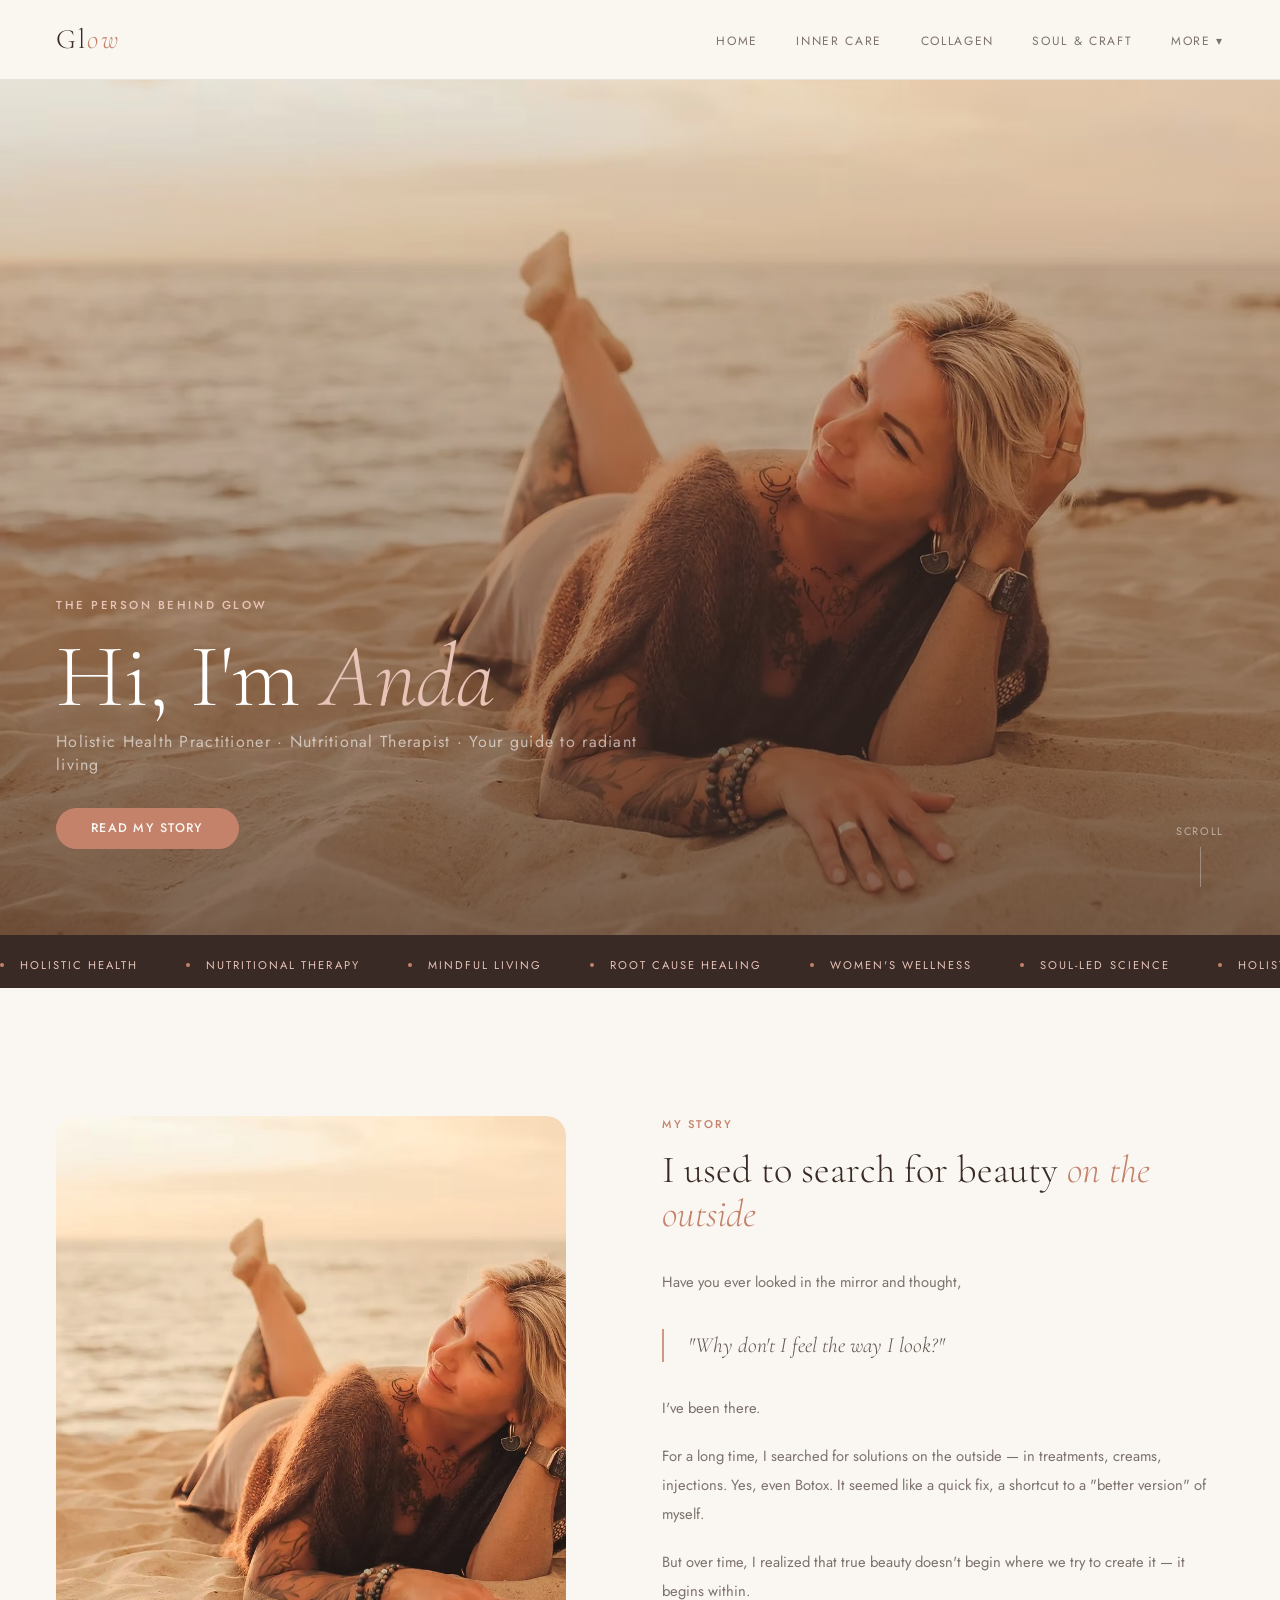
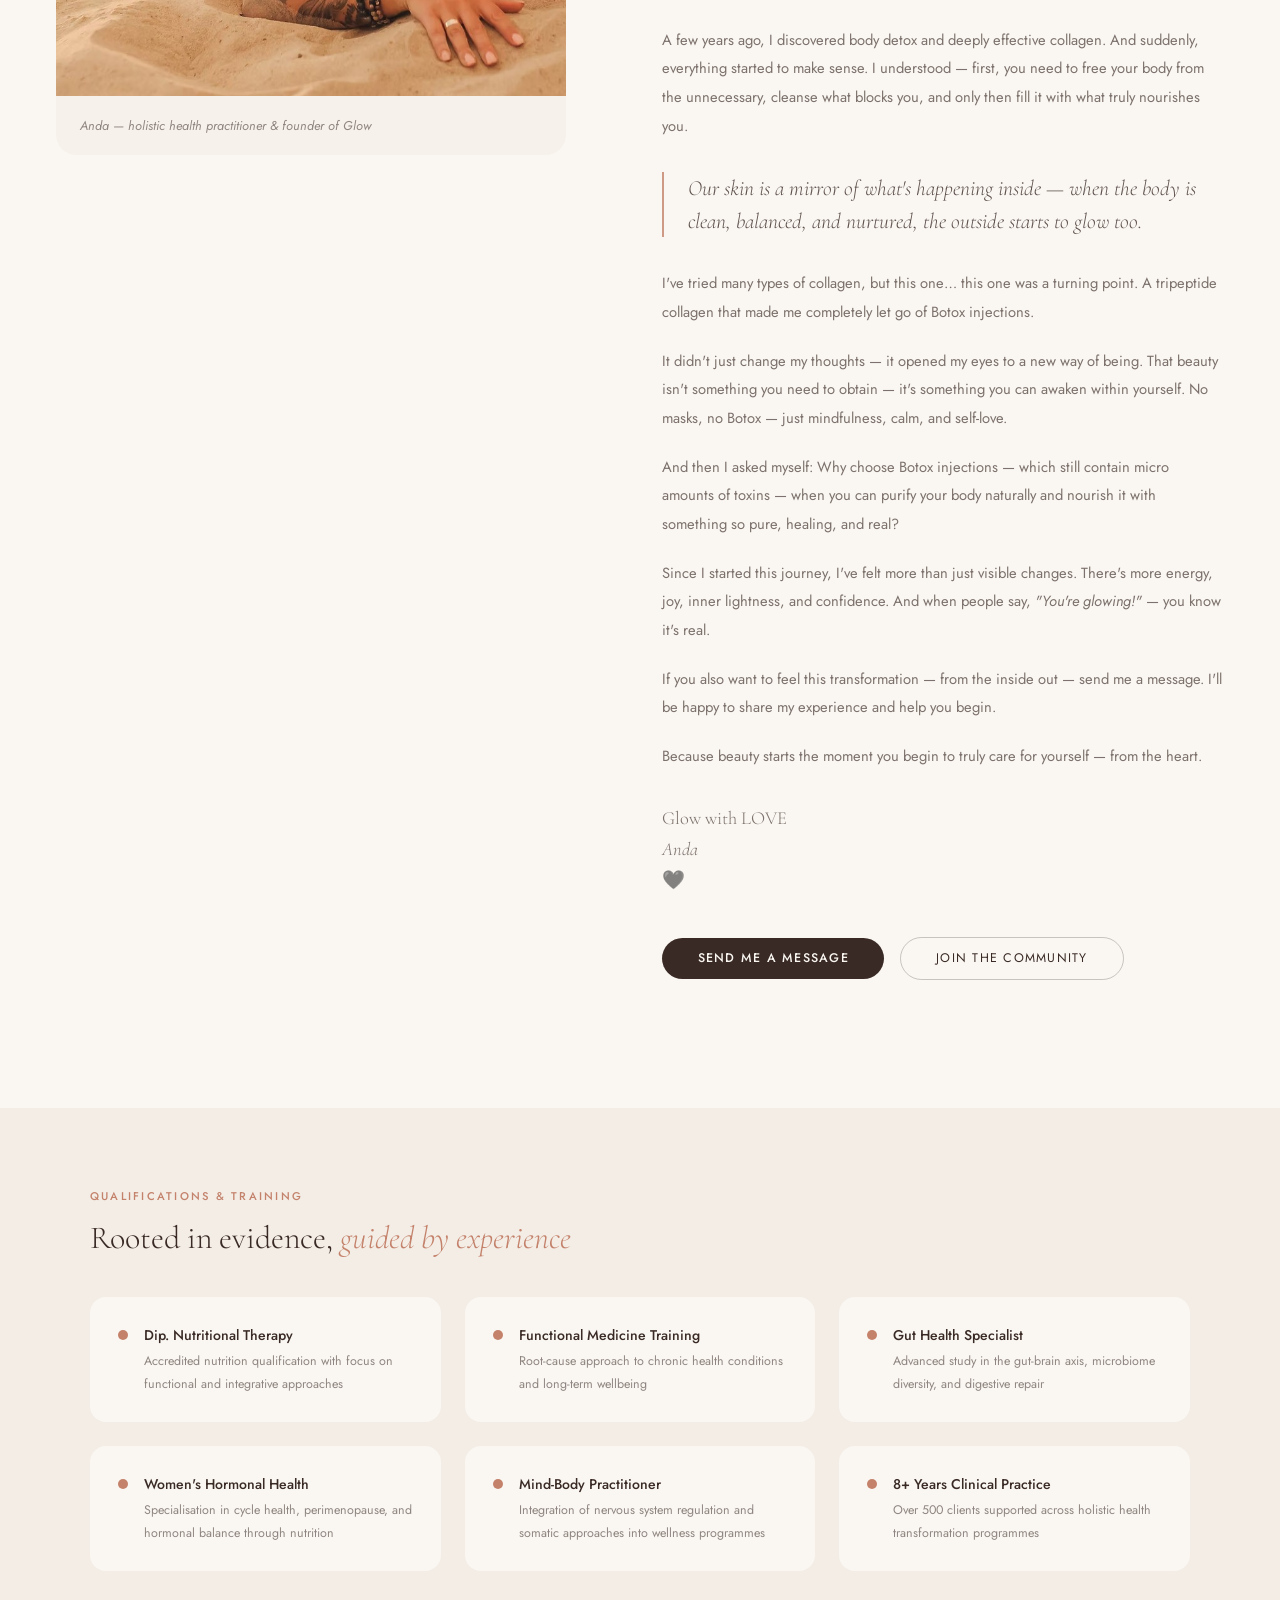
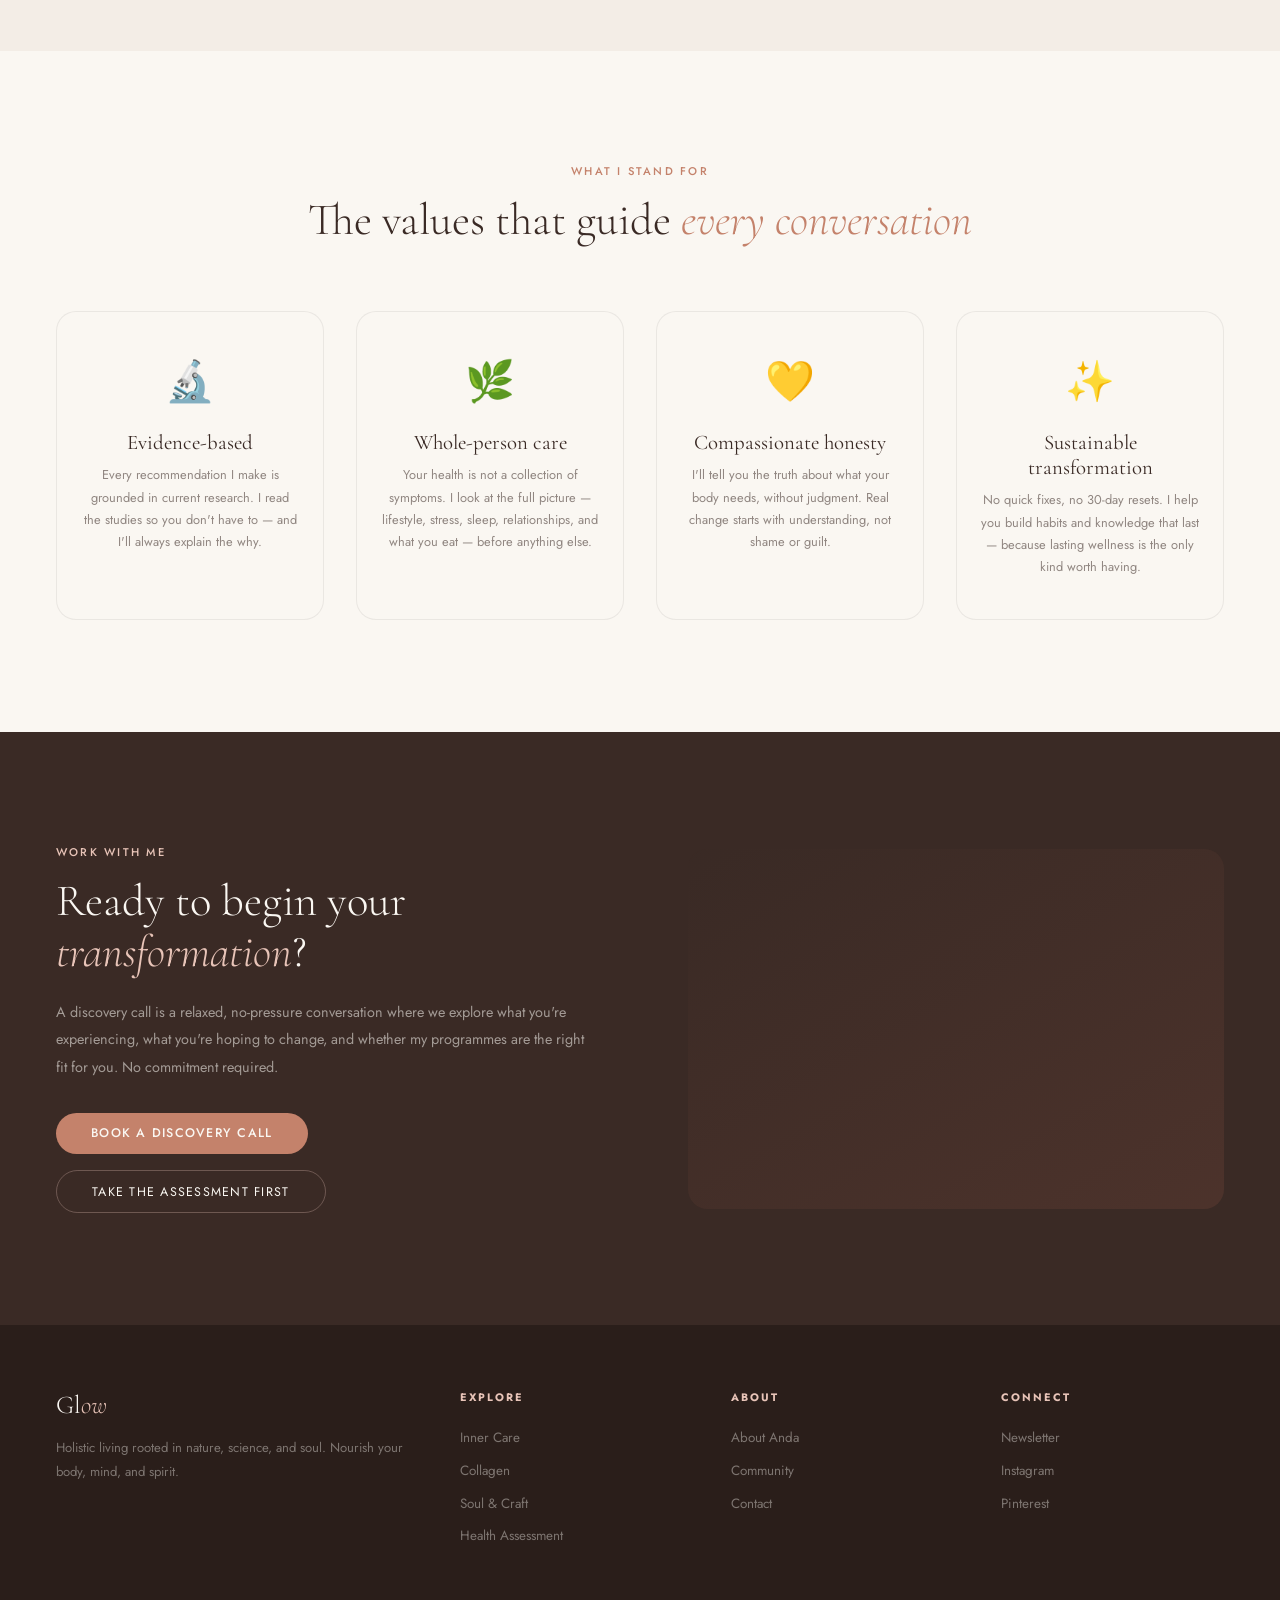
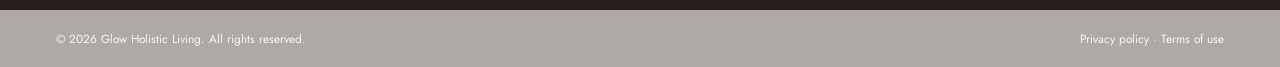
==== commit 32844cd6: "About me pic" ====
--- a/about.html
+++ b/about.html
@@ -8,7 +8,7 @@
 <style>
 /* FULL-WIDTH PHOTO HERO */
 .about-hero{position:relative;min-height:95vh;display:flex;align-items:flex-end;overflow:hidden}
-.about-hero-bg{position:absolute;inset:0;background:linear-gradient(to bottom,rgba(58,42,37,0.1) 0%,rgba(58,42,37,0.6) 100%),url('https://picsum.photos/seed/andaportrait/1400/900')center 25%/cover no-repeat;z-index:0}
+.about-hero-bg{position:absolute;inset:0;background:linear-gradient(to bottom,rgba(58,42,37,0.1) 0%,rgba(58,42,37,0.6) 100%),url('image-1777442325384.jpg')center 25%/cover no-repeat;z-index:0}
 .about-hero-content{position:relative;z-index:2;padding:0 3.5rem 5rem;max-width:700px}
 .about-hero-content .eyebrow{color:var(--blush);-webkit-text-fill-color:var(--blush);background:none;animation:none;font-size:0.72rem;letter-spacing:0.22em;text-transform:uppercase;font-weight:500;display:block;margin-bottom:1.2rem}
 .about-hero-content h1{font-family:'Cormorant Garamond',serif;font-size:clamp(3.5rem,7vw,6.5rem);font-weight:300;line-height:1;color:white;margin-bottom:0.5rem}
@@ -22,7 +22,7 @@
 .story{padding:8rem 3.5rem;display:grid;grid-template-columns:1fr 1.1fr;gap:6rem;align-items:start}
 .story-img{position:sticky;top:120px}
 .story-img-inner{border-radius:20px;overflow:hidden}
-.story-img-photo{min-height:580px;background:linear-gradient(160deg,rgba(232,196,184,.3),rgba(196,130,107,.3)),url('https://picsum.photos/seed/andastory/700/900')center/cover no-repeat}
+.story-img-photo{min-height:580px;background:url('image-1777442325384.jpg')center/cover no-repeat}
 .story-img-caption{background:var(--light);padding:1.25rem 1.5rem;border-radius:0 0 20px 20px;font-size:0.8rem;opacity:0.55;font-style:italic}
 .story-text .tag{margin-bottom:1rem}
 .story-text h2{font-family:'Cormorant Garamond',serif;font-size:clamp(2rem,3vw,2.8rem);font-weight:300;line-height:1.15;margin-bottom:2rem}
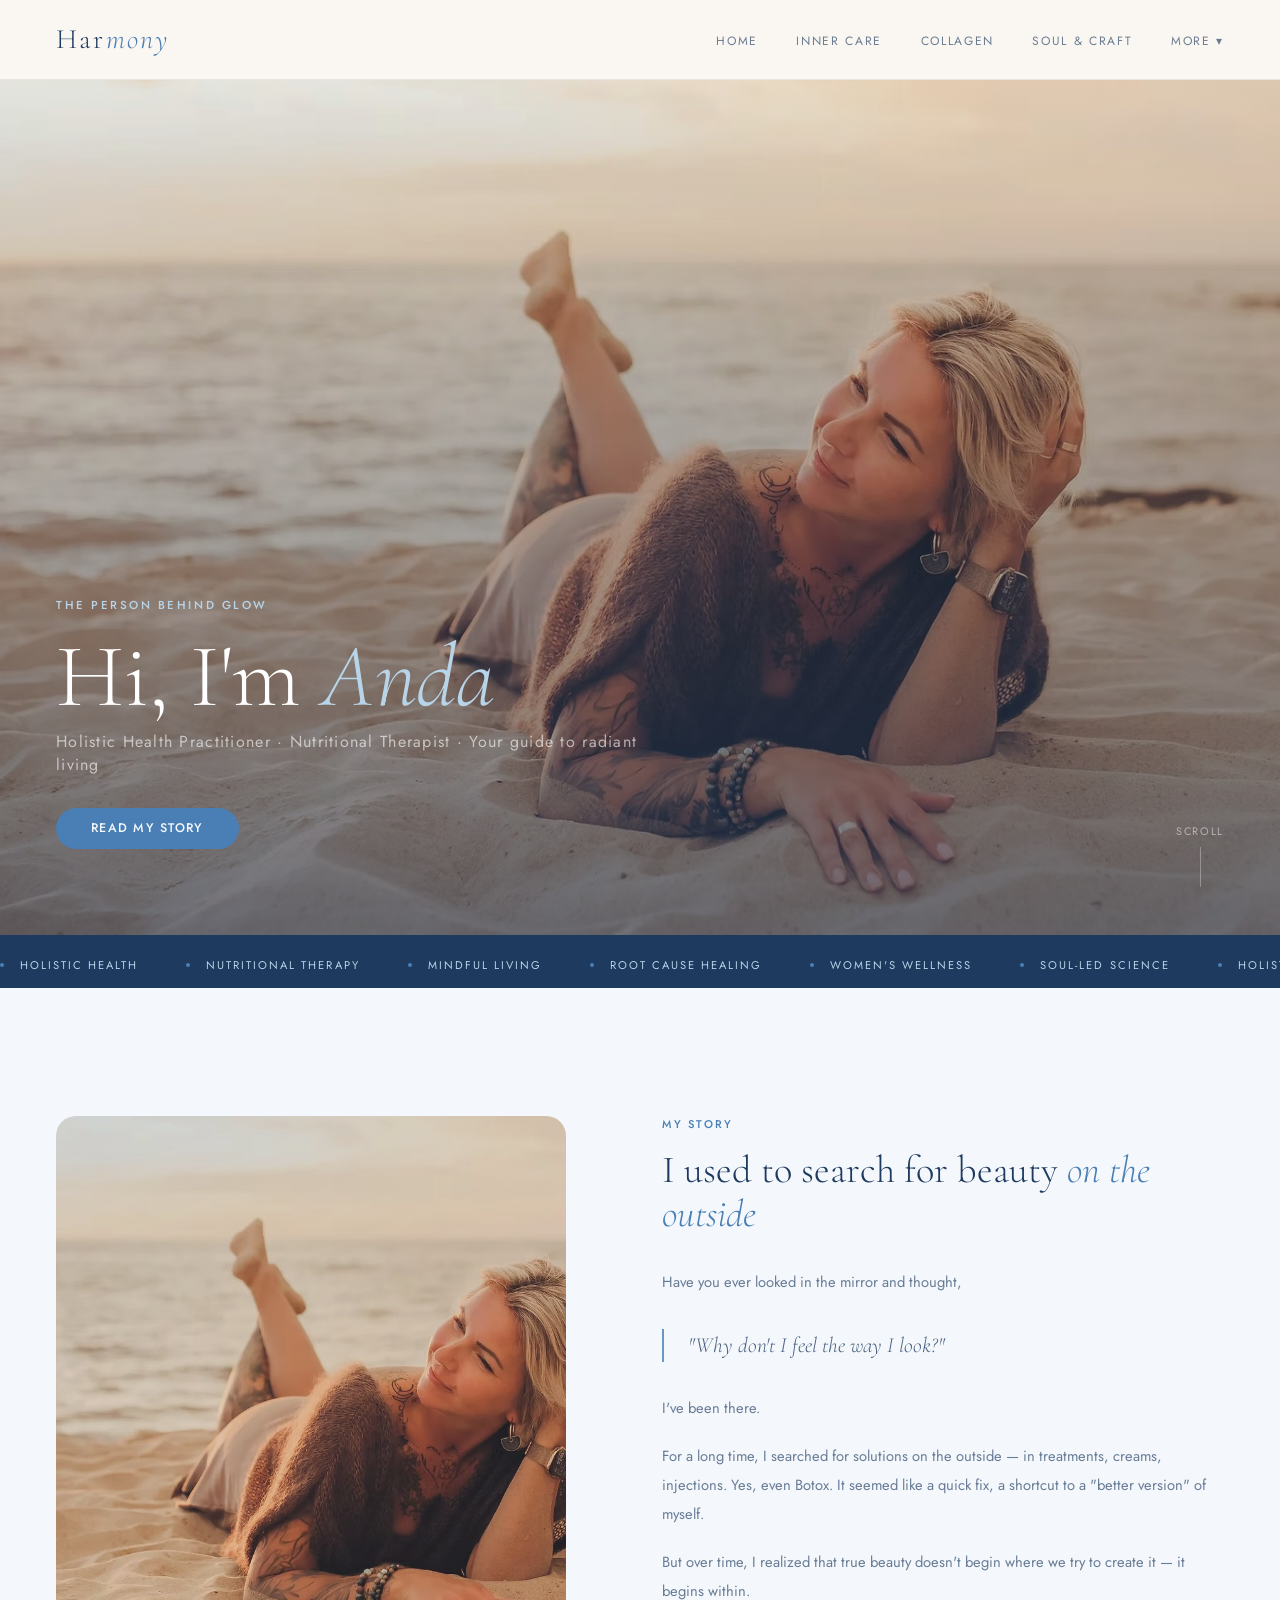
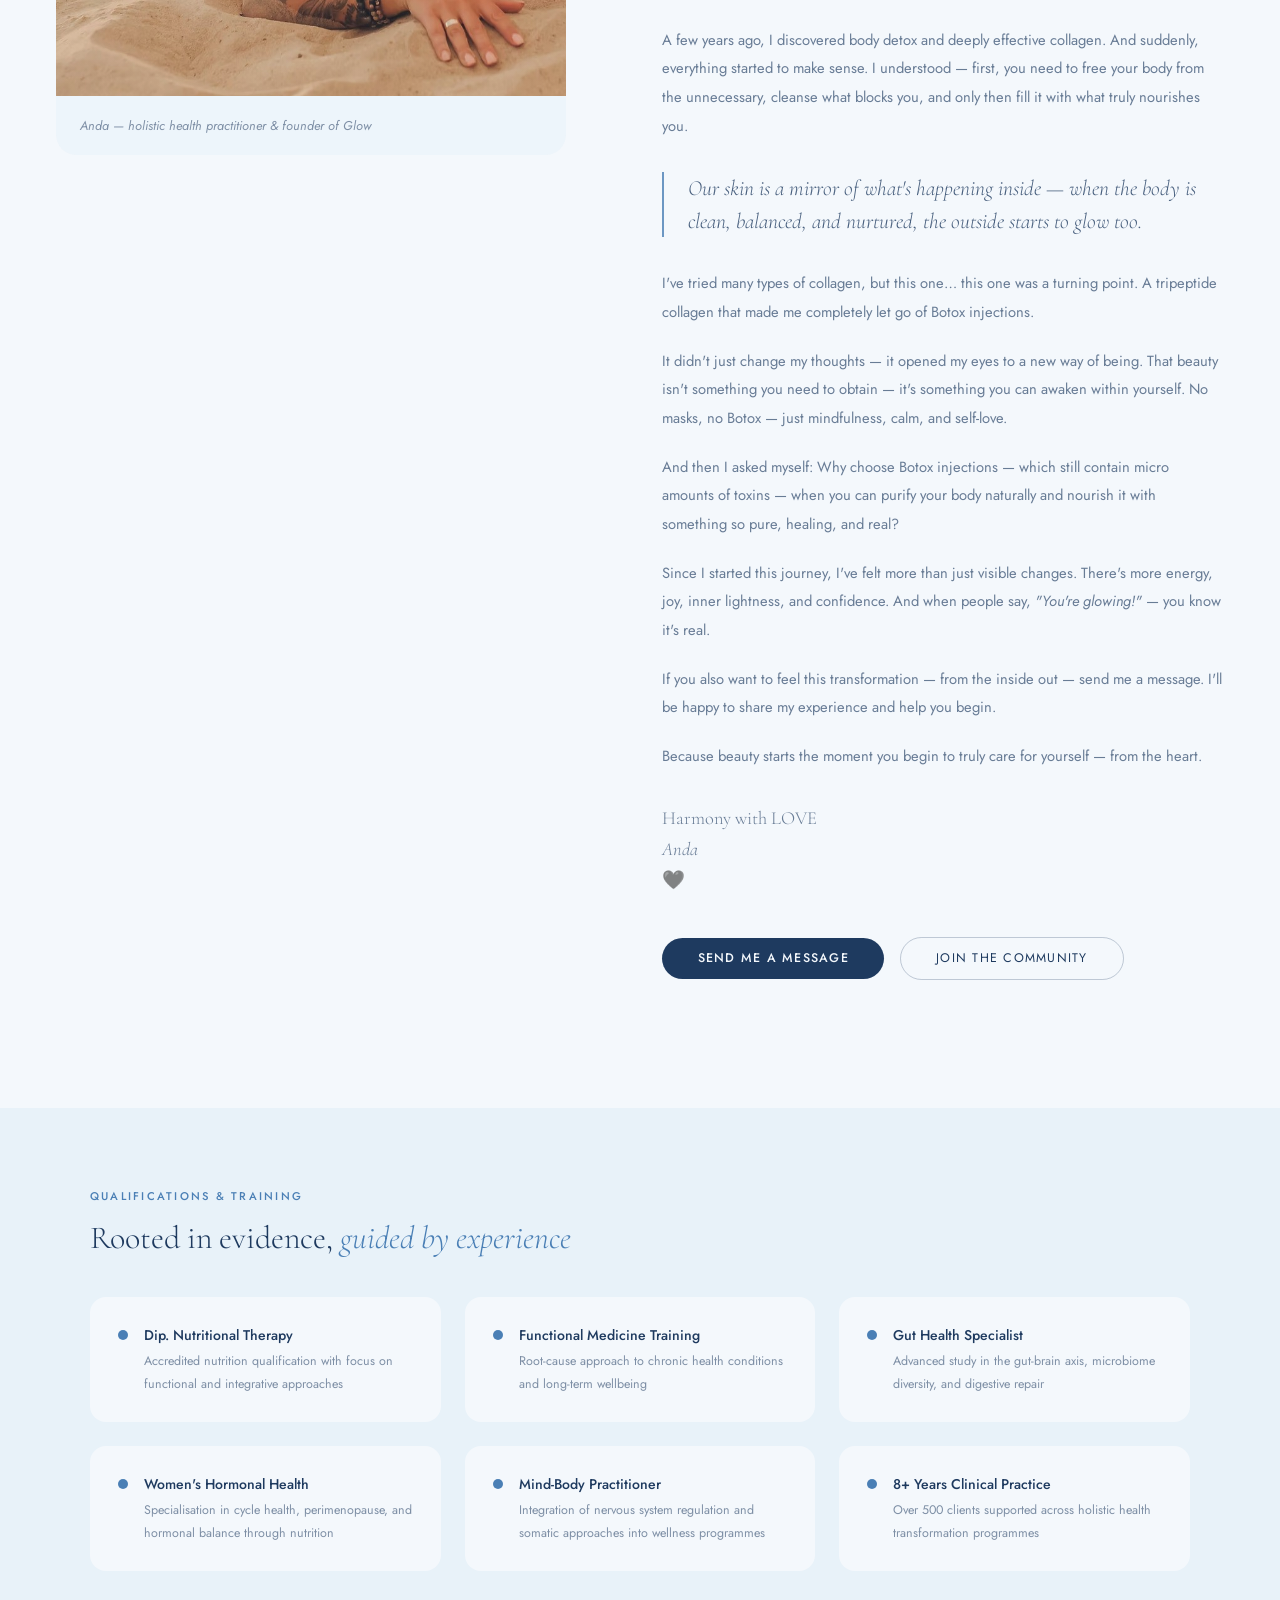
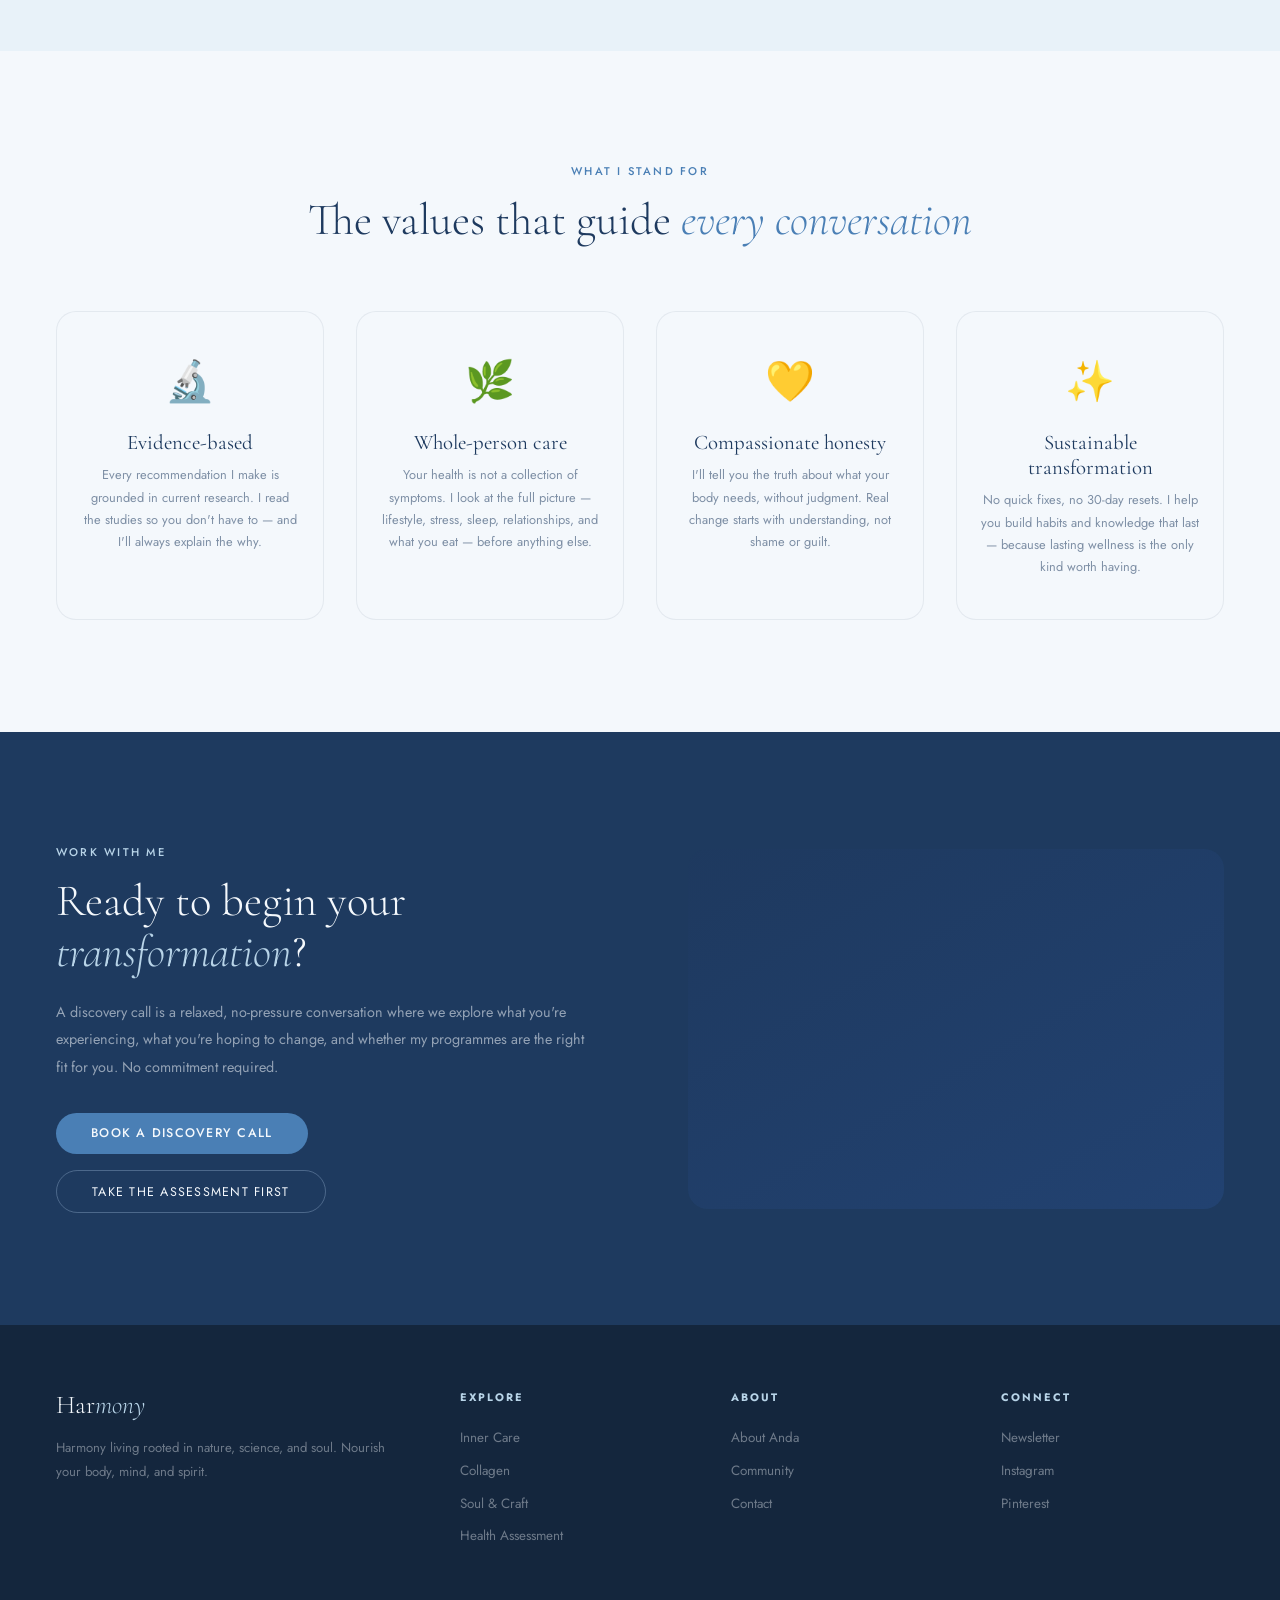
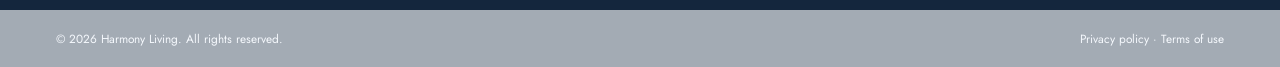
==== commit 100a1e0a: "Added Construction page with password LatviaIsCool" ====
--- a/about.html
+++ b/about.html
@@ -1,14 +1,15 @@
-<!DOCTYPE html>
+﻿<!DOCTYPE html>
 <html lang="en">
 <head>
 <meta charset="UTF-8">
+<link rel="icon" type="image/svg+xml" href="favicon.svg">
 <meta name="viewport" content="width=device-width, initial-scale=1.0">
-<title>About Anda — Glow Holistic Living</title>
+<title>About Anda — Harmony Living</title>
 <link rel="stylesheet" href="glow.css">
 <style>
 /* FULL-WIDTH PHOTO HERO */
 .about-hero{position:relative;min-height:95vh;display:flex;align-items:flex-end;overflow:hidden}
-.about-hero-bg{position:absolute;inset:0;background:linear-gradient(to bottom,rgba(58,42,37,0.1) 0%,rgba(58,42,37,0.6) 100%),url('image-1777442325384.jpg')center 25%/cover no-repeat;z-index:0}
+.about-hero-bg{position:absolute;inset:0;background:linear-gradient(to bottom,rgba(30,58,95,0.1) 0%,rgba(30,58,95,0.6) 100%),url('image-1777442325384.jpg')center 25%/cover no-repeat;z-index:0}
 .about-hero-content{position:relative;z-index:2;padding:0 3.5rem 5rem;max-width:700px}
 .about-hero-content .eyebrow{color:var(--blush);-webkit-text-fill-color:var(--blush);background:none;animation:none;font-size:0.72rem;letter-spacing:0.22em;text-transform:uppercase;font-weight:500;display:block;margin-bottom:1.2rem}
 .about-hero-content h1{font-family:'Cormorant Garamond',serif;font-size:clamp(3.5rem,7vw,6.5rem);font-weight:300;line-height:1;color:white;margin-bottom:0.5rem}
@@ -22,7 +23,7 @@
 .story{padding:8rem 3.5rem;display:grid;grid-template-columns:1fr 1.1fr;gap:6rem;align-items:start}
 .story-img{position:sticky;top:120px}
 .story-img-inner{border-radius:20px;overflow:hidden}
-.story-img-photo{min-height:580px;background:url('image-1777442325384.jpg')center/cover no-repeat}
+.story-img-photo{min-height:580px;background:linear-gradient(160deg,rgba(30,58,95,0.2),rgba(74,127,181,0.1)),url('image-1777442325384.jpg')center/cover no-repeat}
 .story-img-caption{background:var(--light);padding:1.25rem 1.5rem;border-radius:0 0 20px 20px;font-size:0.8rem;opacity:0.55;font-style:italic}
 .story-text .tag{margin-bottom:1rem}
 .story-text h2{font-family:'Cormorant Garamond',serif;font-size:clamp(2rem,3vw,2.8rem);font-weight:300;line-height:1.15;margin-bottom:2rem}
@@ -41,8 +42,8 @@
 /* VALUES */
 .values{padding:7rem 3.5rem}
 .values-grid{display:grid;grid-template-columns:repeat(4,1fr);gap:2rem;margin-top:3.5rem}
-.value-card{text-align:center;padding:2.5rem 1.5rem;border-radius:20px;background:var(--cream);border:0.5px solid rgba(58,42,37,0.08);transition:transform 0.25s,box-shadow 0.25s}
-.value-card:hover{transform:translateY(-6px);box-shadow:0 16px 40px rgba(58,42,37,0.09)}
+.value-card{text-align:center;padding:2.5rem 1.5rem;border-radius:20px;background:var(--cream);border:0.5px solid rgba(30,58,95,0.08);transition:transform 0.25s,box-shadow 0.25s}
+.value-card:hover{transform:translateY(-6px);box-shadow:0 16px 40px rgba(30,58,95,0.09)}
 .value-icon{font-size:2.5rem;margin-bottom:1.25rem;display:block}
 .value-card h3{font-family:'Cormorant Garamond',serif;font-size:1.3rem;font-weight:400;margin-bottom:0.6rem}
 .value-card p{font-size:0.8rem;line-height:1.75;opacity:0.55}
@@ -54,7 +55,7 @@
 .cta-text h2 em{font-style:italic;color:var(--blush)}
 .cta-text p{font-size:0.9rem;line-height:1.9;opacity:0.55;margin-bottom:2rem}
 .cta-img{border-radius:20px;overflow:hidden}
-.cta-img-inner{min-height:360px;background:linear-gradient(150deg,rgba(58,42,37,.4),rgba(106,64,53,.4)),url('https://picsum.photos/seed/andacall/700/600')center/cover no-repeat}
+.cta-img-inner{min-height:360px;background:linear-gradient(150deg,rgba(30,58,95,.4),rgba(40,80,140,.4)),url('https://picsum.photos/seed/andacall/700/600')center/cover no-repeat}
 
 @media(max-width:900px){
   .values-grid{grid-template-columns:repeat(2,1fr)}
@@ -86,7 +87,7 @@
 <body>
 
 <nav>
-  <a href="index.html" class="logo">Gl<em>ow</em></a>
+  <a href="index.html" class="logo">Har<em>mony</em></a>
   <button class="nav-toggle" aria-label="Toggle menu"><span></span><span></span><span></span></button>
   <ul>
     <li><a href="index.html">Home</a></li>
@@ -158,7 +159,7 @@
     <p>Since I started this journey, I've felt more than just visible changes. There's more energy, joy, inner lightness, and confidence. And when people say, <em>"You're glowing!"</em> — you know it's real.</p>
     <p>If you also want to feel this transformation — from the inside out — send me a message. I'll be happy to share my experience and help you begin.</p>
     <p>Because beauty starts the moment you begin to truly care for yourself — from the heart.</p>
-    <p style="margin-top:2rem;font-family:'Cormorant Garamond',serif;font-size:1.15rem;font-weight:300;line-height:1.7">Glow with LOVE<br><em>Anda</em><br>🖤</p>
+    <p style="margin-top:2rem;font-family:'Cormorant Garamond',serif;font-size:1.15rem;font-weight:300;line-height:1.7">Harmony with LOVE<br><em>Anda</em><br>🖤</p>
     <div class="btn-group" style="margin-top:2.5rem">
       <a href="contact.html" class="btn-primary">Send me a message</a>
       <a href="community.html" class="btn-outline">Join the community</a>
@@ -222,7 +223,7 @@
     <p>A discovery call is a relaxed, no-pressure conversation where we explore what you're experiencing, what you're hoping to change, and whether my programmes are the right fit for you. No commitment required.</p>
     <div class="btn-group">
       <a href="community.html" class="btn-rose">Book a discovery call</a>
-      <a href="assessment.html" class="btn-outline" style="border-color:rgba(232,196,184,0.3);color:var(--cream)">Take the assessment first</a>
+      <a href="assessment.html" class="btn-outline" style="border-color:rgba(184,212,240,0.3);color:var(--cream)">Take the assessment first</a>
     </div>
   </div>
   <div class="cta-img reveal-right">
@@ -232,8 +233,8 @@
 
 <footer>
   <div>
-    <a href="index.html" class="f-logo">Gl<em>ow</em></a>
-    <p class="f-desc">Holistic living rooted in nature, science, and soul. Nourish your body, mind, and spirit.</p>
+    <a href="index.html" class="f-logo">Har<em>mony</em></a>
+    <p class="f-desc">Harmony living rooted in nature, science, and soul. Nourish your body, mind, and spirit.</p>
   </div>
   <div class="f-col">
     <h4>Explore</h4>
@@ -262,7 +263,7 @@
   </div>
 </footer>
 <div class="f-bottom">
-  <span>© 2026 Glow Holistic Living. All rights reserved.</span>
+  <span>© 2026 Harmony Living. All rights reserved.</span>
   <span>Privacy policy · Terms of use</span>
 </div>
 
--- a/glow.css
+++ b/glow.css
@@ -1,12 +1,12 @@
-/* ─────────────────────────────────────────────────────────────
+﻿/* ─────────────────────────────────────────────────────────────
    glow.css — Shared styles · Glow Holistic Living
 ───────────────────────────────────────────────────────────── */
 @import url('https://fonts.googleapis.com/css2?family=Cormorant+Garamond:ital,wght@0,300;0,400;1,300;1,400&family=Jost:wght@300;400;500&display=swap');
 
 *,*::before,*::after{box-sizing:border-box;margin:0;padding:0}
 :root{
-  --cream:#FAF7F2;--blush:#E8C4B8;--rose:#C4826B;--deep:#3A2A25;
-  --sage:#8A9E8C;--gold:#C9A96E;--light:#F3EDE6;--sage-light:#EBF0EB;
+  --cream:#F4F8FC;--blush:#B8D4E8;--rose:#4A7FB5;--deep:#1E3A5F;
+  --sage:#6B9BB8;--gold:#82BAD4;--light:#E8F2F9;--sage-light:#E2EEF8;
 }
 html{scroll-behavior:smooth}
 body{font-family:'Jost',sans-serif;background:var(--cream);color:var(--deep);overflow-x:hidden}
@@ -27,11 +27,11 @@
   display:flex;justify-content:space-between;align-items:center;
   padding:1.4rem 3.5rem;background:rgba(250,247,242,0.93);
   position:sticky;top:0;z-index:200;
-  border-bottom:0.5px solid rgba(58,42,37,0.1);
+  border-bottom:0.5px solid rgba(30,58,95,0.1);
   backdrop-filter:blur(10px);
   transition:padding 0.35s ease,box-shadow 0.35s ease;
 }
-nav.scrolled{padding-top:0.8rem;padding-bottom:0.8rem;box-shadow:0 4px 24px rgba(58,42,37,0.09)}
+nav.scrolled{padding-top:0.8rem;padding-bottom:0.8rem;box-shadow:0 4px 24px rgba(30,58,95,0.09)}
 .logo{font-family:'Cormorant Garamond',serif;font-size:1.75rem;font-weight:300;letter-spacing:0.08em;text-decoration:none;color:var(--deep)}
 .logo em{font-style:italic;color:var(--rose)}
 nav ul{list-style:none;display:flex;gap:2.4rem;align-items:center}
@@ -47,15 +47,15 @@
 .nav-dropdown{
   display:none;position:absolute;top:calc(100% + 14px);right:0;
   background:rgba(250,247,242,0.98);backdrop-filter:blur(10px);
-  border:0.5px solid rgba(58,42,37,0.1);border-radius:14px;
+  border:0.5px solid rgba(30,58,95,0.1);border-radius:14px;
   padding:0.5rem 0;min-width:195px;
-  box-shadow:0 12px 40px rgba(58,42,37,0.13);
+  box-shadow:0 12px 40px rgba(30,58,95,0.13);
   flex-direction:column;
 }
 .nav-more.open .nav-dropdown{display:flex}
 .nav-dropdown a{padding:0.7rem 1.3rem;font-size:0.73rem;font-weight:400;letter-spacing:0.12em;text-transform:uppercase;color:var(--deep);opacity:0.65;transition:opacity 0.2s,background 0.2s;text-decoration:none}
 .nav-dropdown a::after{display:none!important}
-.nav-dropdown a:hover{opacity:1;background:rgba(196,130,107,0.07)}
+.nav-dropdown a:hover{opacity:1;background:rgba(74,127,181,0.07)}
 
 /* HAMBURGER */
 .nav-toggle{display:none;flex-direction:column;gap:5px;background:none;border:none;cursor:pointer;padding:6px;z-index:10}
@@ -64,7 +64,7 @@
 /* ── BUTTONS ── */
 .btn-primary{background:var(--deep);color:var(--cream);padding:0.9rem 2.2rem;border-radius:2rem;font-size:0.78rem;font-weight:500;letter-spacing:0.1em;text-transform:uppercase;cursor:pointer;border:none;font-family:'Jost',sans-serif;transition:background 0.25s,transform 0.2s;position:relative;overflow:hidden;display:inline-block;text-decoration:none;line-height:1}
 .btn-primary:hover{background:var(--rose);transform:translateY(-2px)}
-.btn-outline{background:transparent;color:var(--deep);padding:0.9rem 2.2rem;border-radius:2rem;font-size:0.78rem;font-weight:400;letter-spacing:0.1em;text-transform:uppercase;cursor:pointer;border:1px solid rgba(58,42,37,0.25);font-family:'Jost',sans-serif;transition:border-color 0.25s,color 0.25s,transform 0.2s;position:relative;overflow:hidden;display:inline-block;text-decoration:none;line-height:1}
+.btn-outline{background:transparent;color:var(--deep);padding:0.9rem 2.2rem;border-radius:2rem;font-size:0.78rem;font-weight:400;letter-spacing:0.1em;text-transform:uppercase;cursor:pointer;border:1px solid rgba(30,58,95,0.25);font-family:'Jost',sans-serif;transition:border-color 0.25s,color 0.25s,transform 0.2s;position:relative;overflow:hidden;display:inline-block;text-decoration:none;line-height:1}
 .btn-outline:hover{border-color:var(--rose);color:var(--rose);transform:translateY(-2px)}
 .btn-rose{background:var(--rose);color:var(--cream);padding:0.9rem 2.2rem;border-radius:2rem;font-size:0.78rem;font-weight:500;letter-spacing:0.1em;text-transform:uppercase;cursor:pointer;border:none;font-family:'Jost',sans-serif;transition:background 0.25s,transform 0.2s;position:relative;overflow:hidden;display:inline-block;text-decoration:none;line-height:1}
 .btn-rose:hover{background:var(--blush);color:var(--deep);transform:translateY(-2px)}
@@ -84,8 +84,8 @@
 
 /* ── BLOBS ── */
 .blob{position:absolute;border-radius:50%;filter:blur(60px);pointer-events:none;z-index:0}
-.blob-1{width:350px;height:350px;background:rgba(196,130,107,0.14);top:-100px;right:10%;animation:float1 8s ease-in-out infinite}
-.blob-2{width:250px;height:250px;background:rgba(138,158,140,0.12);bottom:-60px;left:8%;animation:float2 10s ease-in-out infinite}
+.blob-1{width:350px;height:350px;background:rgba(74,127,181,0.14);top:-100px;right:10%;animation:float1 8s ease-in-out infinite}
+.blob-2{width:250px;height:250px;background:rgba(100,155,200,0.12);bottom:-60px;left:8%;animation:float2 10s ease-in-out infinite}
 @keyframes float1{0%,100%{transform:translateY(0) scale(1)}50%{transform:translateY(-28px) scale(1.04)}}
 @keyframes float2{0%,100%{transform:translateY(0) scale(1)}50%{transform:translateY(20px) scale(0.97)}}
 
@@ -104,7 +104,7 @@
 .section-header p{font-size:0.92rem;line-height:1.85;opacity:0.6;max-width:520px;margin:1rem auto 0}
 
 /* ── FOOTER ── */
-footer{background:#2A1E1A;color:var(--cream);padding:4rem 3.5rem;display:grid;grid-template-columns:1.6fr 1fr 1fr 1fr;gap:3rem}
+footer{background:#14263D;color:var(--cream);padding:4rem 3.5rem;display:grid;grid-template-columns:1.6fr 1fr 1fr 1fr;gap:3rem}
 .f-logo{font-family:'Cormorant Garamond',serif;font-size:1.6rem;font-weight:300;color:var(--cream);margin-bottom:1rem;display:block;text-decoration:none}
 .f-logo em{font-style:italic;color:var(--blush)}
 .f-desc{font-size:0.82rem;line-height:1.8;opacity:0.4}
@@ -112,16 +112,16 @@
 .f-col ul{list-style:none;display:flex;flex-direction:column;gap:0.6rem}
 .f-col ul a{text-decoration:none;font-size:0.84rem;color:var(--cream);opacity:0.4;transition:opacity 0.2s}
 .f-col ul a:hover{opacity:0.9}
-.f-bottom{background:#221814;padding:1.25rem 3.5rem;display:flex;justify-content:space-between;font-size:0.74rem;opacity:0.35;color:var(--cream)}
+.f-bottom{background:#0D1E30;padding:1.25rem 3.5rem;display:flex;justify-content:space-between;font-size:0.74rem;opacity:0.35;color:var(--cream)}
 
 /* ── CURSOR GLOW ── */
-.cursor-glow{position:fixed;width:480px;height:480px;background:radial-gradient(circle,rgba(196,130,107,0.07) 0%,transparent 70%);border-radius:50%;pointer-events:none;transform:translate(-50%,-50%);z-index:9999}
+.cursor-glow{position:fixed;width:480px;height:480px;background:radial-gradient(circle,rgba(74,127,181,0.07) 0%,transparent 70%);border-radius:50%;pointer-events:none;transform:translate(-50%,-50%);z-index:9999}
 
 /* ── SHARED FORM ELEMENTS ── */
 .form-group{display:flex;flex-direction:column;gap:0.45rem;margin-bottom:1.25rem}
 .form-group label{font-size:0.72rem;letter-spacing:0.1em;text-transform:uppercase;opacity:0.5;font-weight:500}
-.form-control{background:var(--cream);border:1px solid rgba(58,42,37,0.14);color:var(--deep);font-family:'Jost',sans-serif;font-size:0.88rem;padding:0.85rem 1.1rem;border-radius:12px;outline:none;transition:border-color 0.25s,box-shadow 0.25s;width:100%}
-.form-control:focus{border-color:var(--rose);box-shadow:0 0 0 3px rgba(196,130,107,0.1)}
+.form-control{background:var(--cream);border:1px solid rgba(30,58,95,0.14);color:var(--deep);font-family:'Jost',sans-serif;font-size:0.88rem;padding:0.85rem 1.1rem;border-radius:12px;outline:none;transition:border-color 0.25s,box-shadow 0.25s;width:100%}
+.form-control:focus{border-color:var(--rose);box-shadow:0 0 0 3px rgba(74,127,181,0.1)}
 .form-control::placeholder{opacity:0.35}
 textarea.form-control{resize:vertical;min-height:120px}
 .form-row{display:grid;grid-template-columns:1fr 1fr;gap:1.25rem}
@@ -145,14 +145,14 @@
     display:none;flex-direction:column;gap:0;
     position:absolute;top:100%;left:0;right:0;
     background:rgba(250,247,242,0.98);backdrop-filter:blur(12px);
-    border-bottom:0.5px solid rgba(58,42,37,0.1);
+    border-bottom:0.5px solid rgba(30,58,95,0.1);
     padding:0.5rem 0;align-items:stretch;
   }
   nav ul.mobile-open{display:flex}
-  nav ul li{border-top:0.5px solid rgba(58,42,37,0.06)}
+  nav ul li{border-top:0.5px solid rgba(30,58,95,0.06)}
   nav ul a{padding:0.85rem 1.5rem;display:block;opacity:0.75;font-size:0.8rem}
   .nav-toggle{display:flex}
-  .nav-more .nav-dropdown{position:static;border:none;box-shadow:none;background:rgba(58,42,37,0.04);border-radius:0;padding:0;display:none}
+  .nav-more .nav-dropdown{position:static;border:none;box-shadow:none;background:rgba(30,58,95,0.04);border-radius:0;padding:0;display:none}
   .nav-more.open .nav-dropdown{display:flex}
   .nav-dropdown a{padding:0.75rem 2.5rem}
   .page-hero{padding:4rem 1.5rem 3rem}
